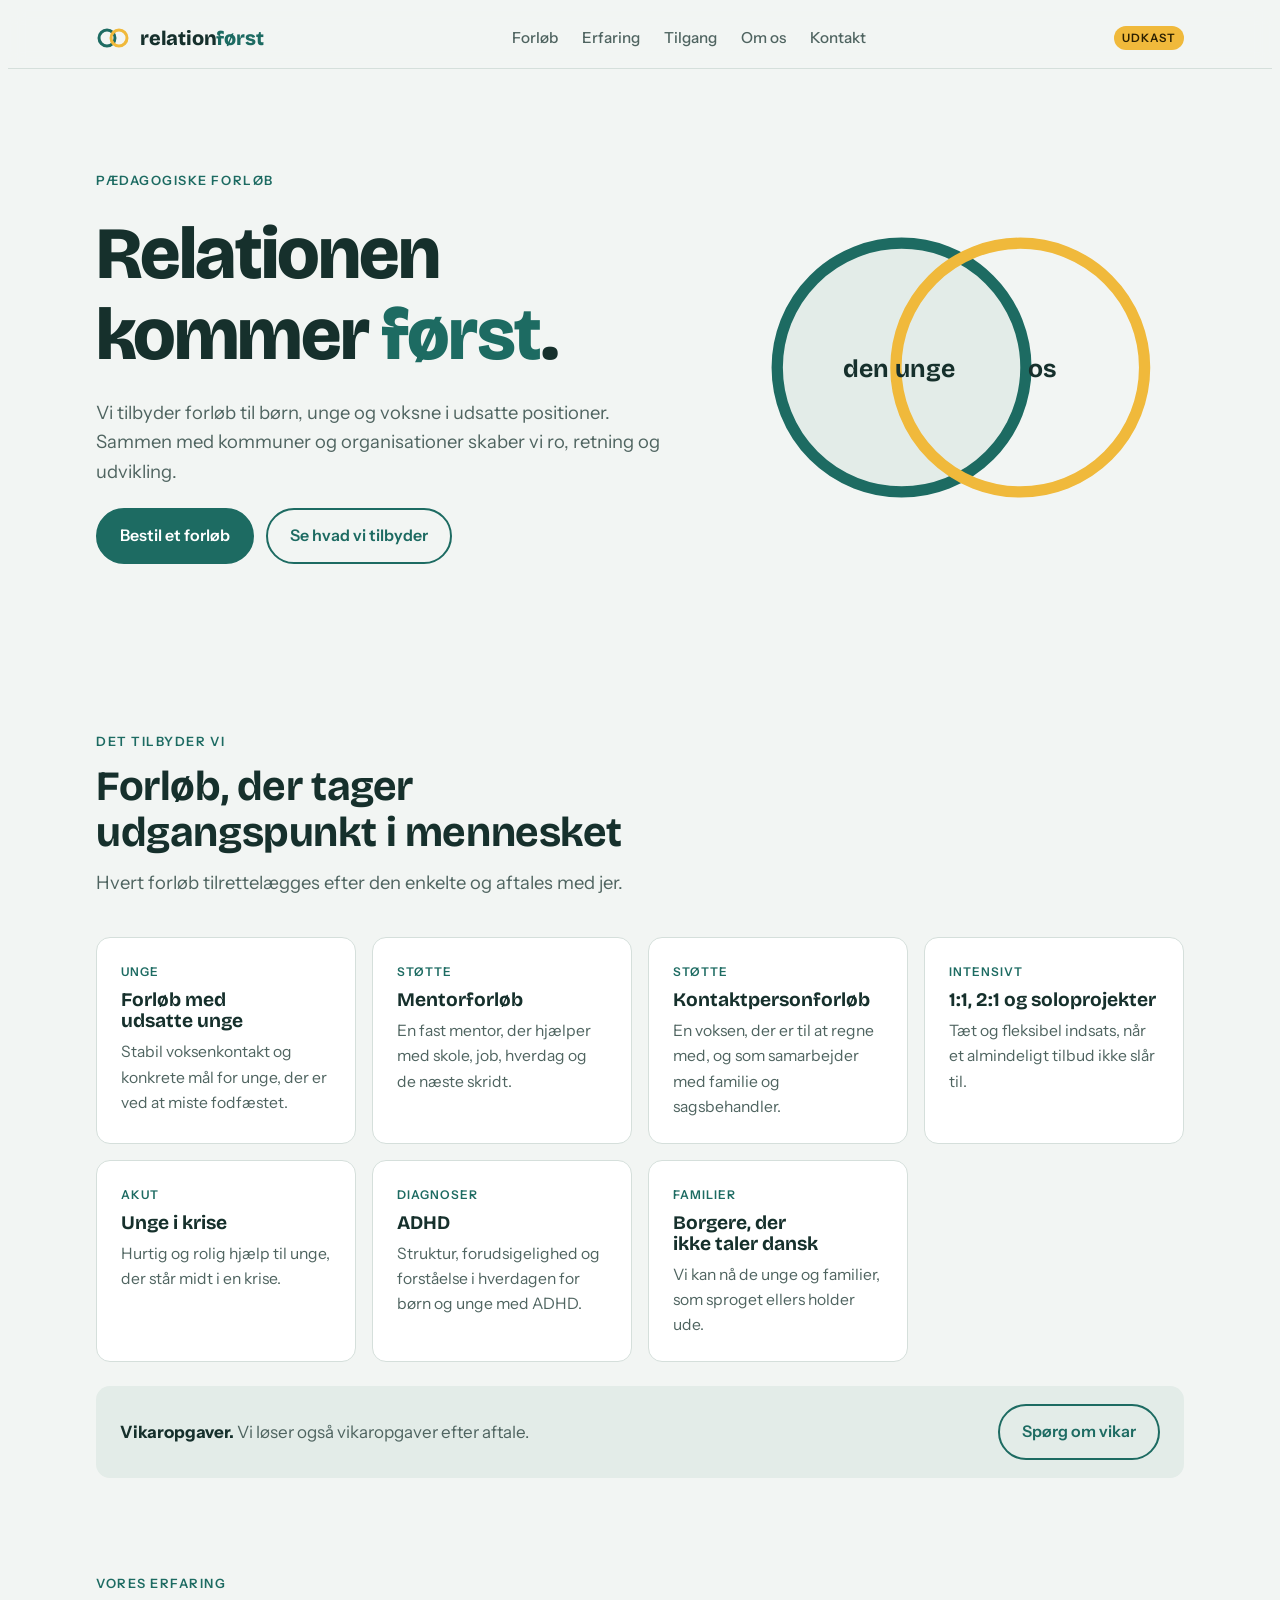
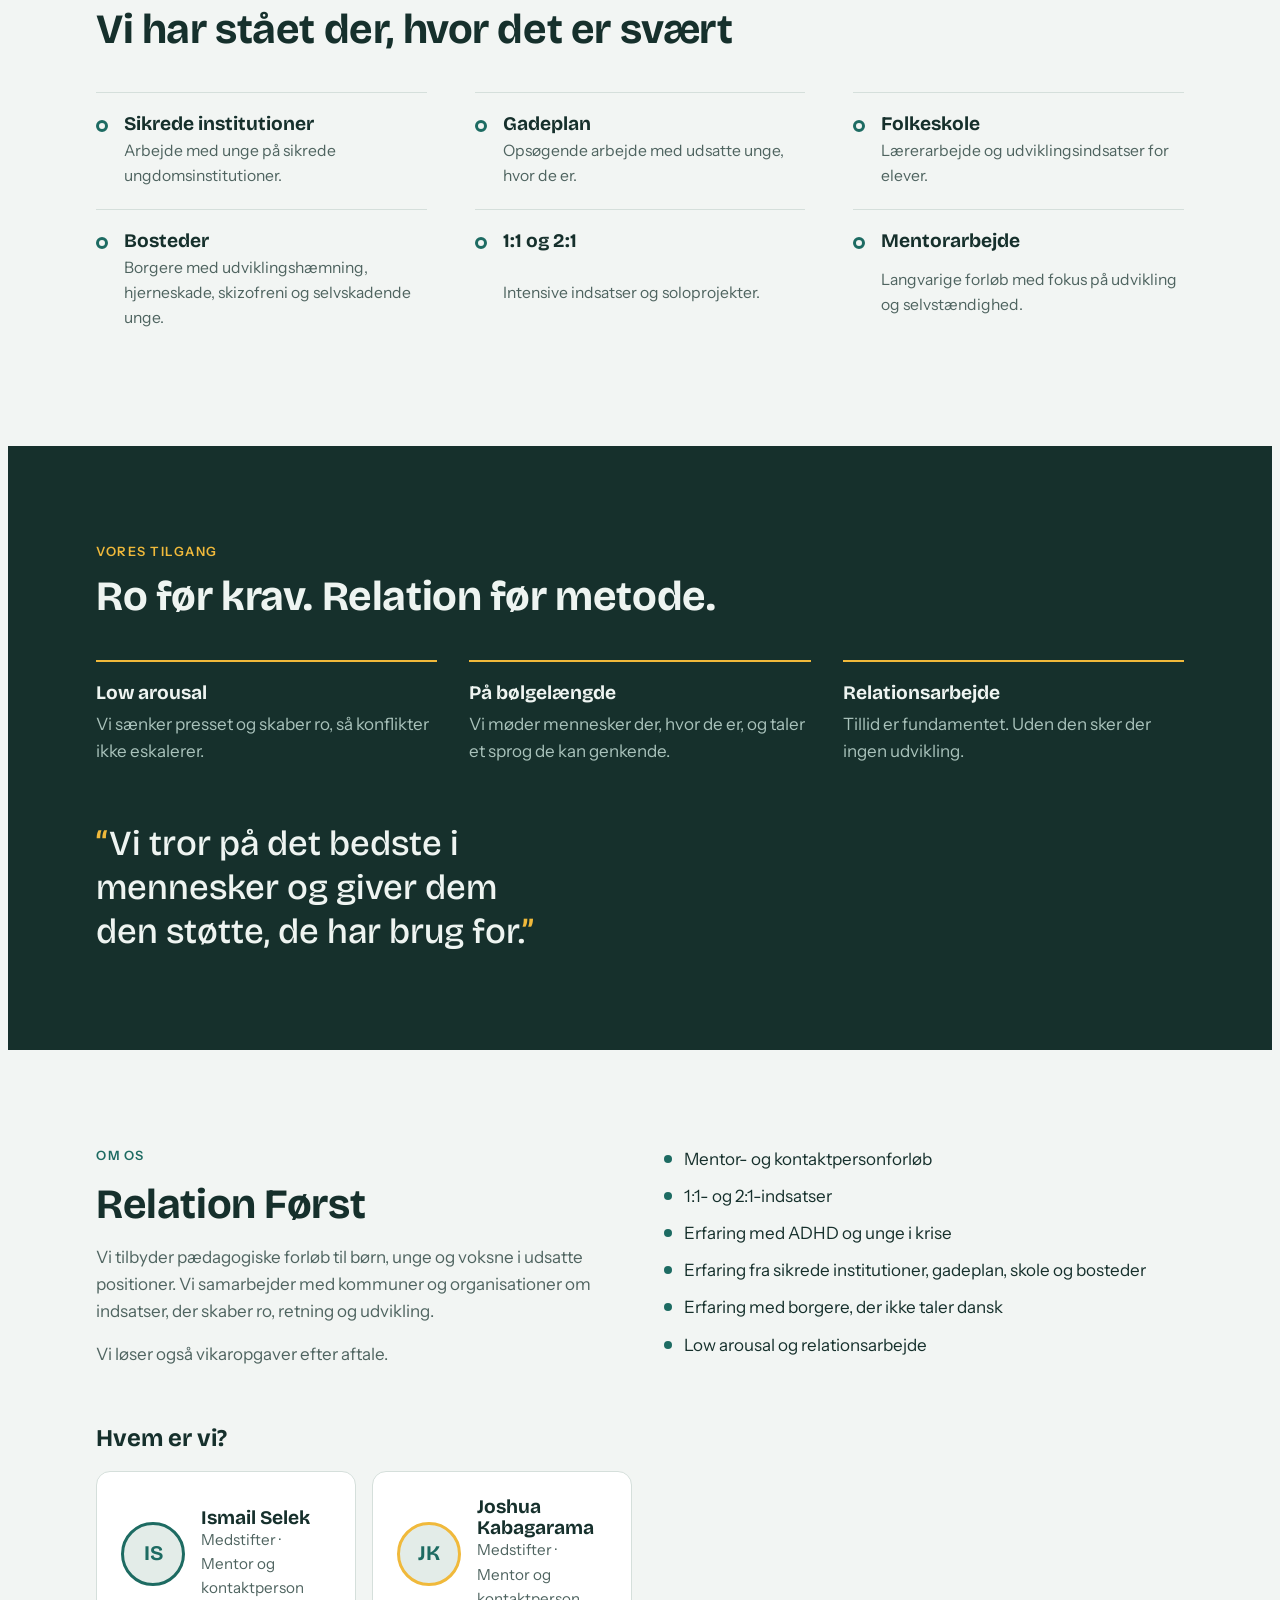
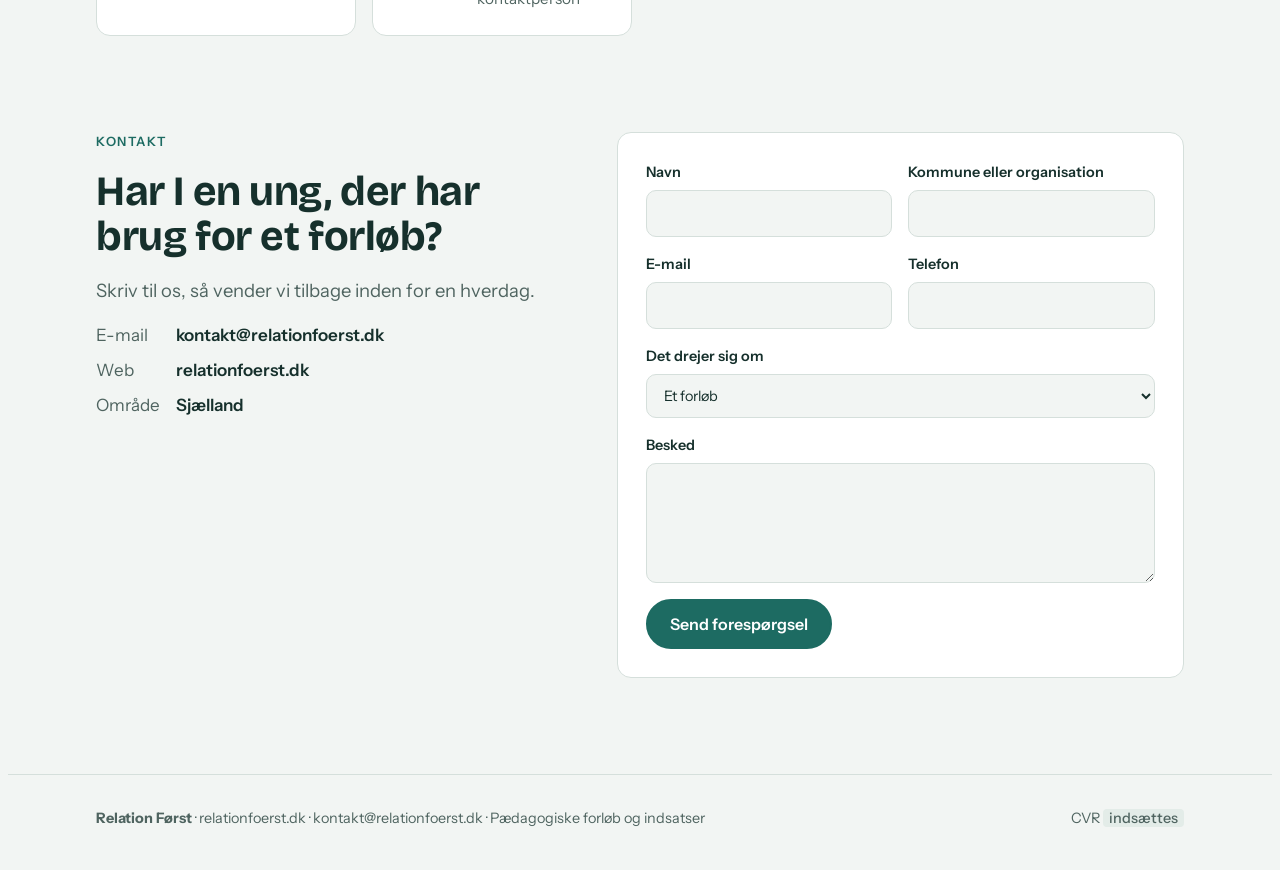
==== index.html @ f6ad7f42 "Fjern telefonnummer fra kontaktoplysninger Co-Authored-By: Claude Opus 5.5 <noreply@anthropic.com> C" ====
<!doctype html>
<html lang="da">
<head>
<meta charset="utf-8">
<meta name="viewport" content="width=device-width, initial-scale=1, viewport-fit=cover">
<meta name="description" content="Relation Først tilbyder pædagogiske forløb til børn, unge og voksne i udsatte positioner.">
<title>Relation Først</title>
<link rel="preconnect" href="https://fonts.googleapis.com">
<link rel="preconnect" href="https://fonts.gstatic.com" crossorigin>
<link rel="stylesheet" href="https://fonts.googleapis.com/css2?family=Bricolage+Grotesque:opsz,wght@12..96,500;12..96,700;12..96,800&family=Instrument+Sans:wght@400;500;600&display=swap">
<style>
/* Layout: one calm column, a dark "tilgang" band in the middle, two linked circles as the recurring relation motif */
:root{
  --bg:#f2f5f3;
  --surface:#ffffff;
  --ink:#16302c;
  --muted:#4f6460;
  --line:#d5dfdb;
  --primary:#1d6b62;
  --primary-ink:#ffffff;
  --sun:#f0b93b;
  --band:#16302c;
  --band-ink:#eef4f1;
  --band-muted:#a9c2bb;
  --soft:#e3ece8;
  --display:"Bricolage Grotesque", "Segoe UI", system-ui, sans-serif;
  --body:"Instrument Sans", "Segoe UI", system-ui, -apple-system, sans-serif;
}
@media (prefers-color-scheme: dark){:root:not([data-theme="light"]){
  --bg:#0f1c1a;--surface:#162825;--ink:#e6efec;--muted:#9fb4ae;--line:#2a403c;
  --primary:#4fb3a5;--primary-ink:#0b1715;--sun:#f0b93b;--band:#0a1412;--band-ink:#e6efec;--band-muted:#93aba4;--soft:#1c312d;
  color-scheme:dark}}
:root[data-theme="dark"]{
  --bg:#0f1c1a;--surface:#162825;--ink:#e6efec;--muted:#9fb4ae;--line:#2a403c;
  --primary:#4fb3a5;--primary-ink:#0b1715;--sun:#f0b93b;--band:#0a1412;--band-ink:#e6efec;--band-muted:#93aba4;--soft:#1c312d;
  color-scheme:dark}

*{box-sizing:border-box}
html{scroll-behavior:smooth}
@media (prefers-reduced-motion:reduce){html{scroll-behavior:auto}}
body{background:var(--bg);color:var(--ink);font-family:var(--body);font-size:17px;line-height:1.6}
body::before{content:"";position:fixed;inset:0 0 auto;height:env(safe-area-inset-top,0px);z-index:10;background:var(--bg)}
.wrap{max-width:1120px;margin-inline:auto;padding-left:max(16px,env(safe-area-inset-left,0px));padding-right:max(16px,env(safe-area-inset-right,0px))}
h1,h2,h3{font-family:var(--display);line-height:1.1;text-wrap:balance;margin:0}
h2{font-size:clamp(1.8rem,3.6vw,2.6rem);font-weight:700;letter-spacing:-.01em}
h3{font-size:1.2rem;font-weight:700}
p{margin:0}
a{color:inherit}
:focus-visible{outline:3px solid var(--sun);outline-offset:3px;border-radius:4px}
.eyebrow{font-size:.8rem;font-weight:600;letter-spacing:.12em;text-transform:uppercase;color:var(--primary)}
.lead{font-size:1.15rem;color:var(--muted);max-width:60ch}
section{padding-block:clamp(56px,8vw,96px)}
.sec-head{display:grid;gap:12px;margin-bottom:40px;max-width:720px}

/* header */
header{position:sticky;top:env(safe-area-inset-top,0px);z-index:5;background:color-mix(in srgb,var(--bg) 92%,transparent);backdrop-filter:blur(8px);border-bottom:1px solid var(--line)}
.nav{display:flex;align-items:center;justify-content:space-between;gap:16px;padding-block:14px}
.logo{display:flex;align-items:center;gap:10px;text-decoration:none;font-family:var(--display);font-weight:800;font-size:1.25rem;letter-spacing:-.01em}
.logo svg{flex:none}
.logo b{color:var(--primary);font-weight:800}
.nav ul{display:flex;gap:24px;list-style:none;margin:0;padding:0;font-weight:500;font-size:.95rem}
.nav ul a{text-decoration:none;color:var(--muted)}
.nav ul a:hover{color:var(--ink)}
.draft{font-size:.72rem;font-weight:600;letter-spacing:.08em;text-transform:uppercase;padding:3px 8px;border-radius:999px;background:var(--sun);color:#2a1f00}
@media (max-width:820px){.nav ul{display:none}}

.btn{display:inline-flex;align-items:center;gap:8px;padding:13px 22px;border-radius:999px;font-weight:600;text-decoration:none;border:2px solid var(--primary);font-size:1rem;cursor:pointer;font-family:var(--body)}
.btn.primary{background:var(--primary);color:var(--primary-ink)}
.btn.ghost{background:transparent;color:var(--primary)}
.btn:hover{filter:brightness(1.08)}

/* hero */
.hero{padding-block:clamp(48px,8vw,104px) clamp(40px,6vw,72px)}
.hero-grid{display:grid;grid-template-columns:1.3fr 1fr;gap:48px;align-items:center}
.hero h1{font-size:clamp(2.6rem,6.4vw,4.6rem);font-weight:800;letter-spacing:-.025em}
.hero h1 em{font-style:normal;color:var(--primary)}
.hero-copy{display:grid;gap:22px;min-width:0}
.cta{display:flex;flex-wrap:wrap;gap:12px}
.hero-art{position:relative;max-width:100%}
.hero-art svg{width:100%;height:auto;display:block}
@media (max-width:820px){.hero-grid{grid-template-columns:1fr}.hero-art{max-width:340px}}

/* forløb */
.cards{display:grid;grid-template-columns:repeat(auto-fill,minmax(250px,1fr));gap:16px}
.card{background:var(--surface);border:1px solid var(--line);border-radius:14px;padding:24px;display:grid;gap:8px;align-content:start}
.card p{color:var(--muted);font-size:.98rem}
.card .tag{font-size:.75rem;font-weight:600;letter-spacing:.08em;text-transform:uppercase;color:var(--primary)}
.vikar{margin-top:24px;display:flex;flex-wrap:wrap;gap:12px 24px;align-items:center;justify-content:space-between;padding:18px 24px;border-radius:14px;background:var(--soft)}
.vikar p{color:var(--muted)}
.vikar strong{color:var(--ink)}

/* erfaring */
.exp{display:grid;grid-template-columns:repeat(auto-fill,minmax(300px,1fr));gap:0 48px}
.exp-item{display:grid;grid-template-columns:auto 1fr;gap:4px 16px;padding-block:20px;border-top:1px solid var(--line)}
.exp-item .dot{width:12px;height:12px;border-radius:50%;border:3px solid var(--primary);margin-top:7px;grid-row:span 2}
.exp-item p{color:var(--muted);font-size:.98rem}

/* tilgang */
.band{background:var(--band);color:var(--band-ink)}
.band .eyebrow{color:var(--sun)}
.band .lead{color:var(--band-muted)}
.approach{display:grid;grid-template-columns:repeat(3,1fr);gap:32px}
.approach div{display:grid;gap:8px;padding-top:20px;border-top:2px solid var(--sun)}
.approach p{color:var(--band-muted)}
@media (max-width:820px){.approach{grid-template-columns:1fr}}
blockquote{margin:56px 0 0;font-family:var(--display);font-weight:500;font-size:clamp(1.5rem,3.2vw,2.2rem);line-height:1.25;max-width:24ch;text-wrap:balance}
blockquote::before{content:"“";color:var(--sun)}
blockquote::after{content:"”";color:var(--sun)}

/* om os */
.about{display:grid;grid-template-columns:1fr 1fr;gap:48px;align-items:start}
.about ul{margin:0;padding:0;list-style:none;display:grid;gap:10px}
.about li{display:flex;gap:12px;align-items:baseline}
.about li::before{content:"";flex:none;width:8px;height:8px;border-radius:50%;background:var(--primary);transform:translateY(-2px)}
.about-text{display:grid;gap:16px;min-width:0}
.about-text p{color:var(--muted)}
@media (max-width:820px){.about{grid-template-columns:1fr}}
.team{margin-top:56px;display:grid;gap:20px}
.team-grid{display:grid;grid-template-columns:repeat(auto-fill,minmax(240px,1fr));gap:16px}
.person{background:var(--surface);border:1px solid var(--line);border-radius:14px;padding:24px;display:flex;gap:16px;align-items:center}
.avatar{flex:none;width:64px;height:64px;border-radius:50%;display:grid;place-items:center;font-family:var(--display);font-weight:700;font-size:1.3rem;background:var(--soft);color:var(--primary);border:3px solid var(--primary)}
.person:nth-child(2) .avatar{border-color:var(--sun)}
.person p{color:var(--muted);font-size:.95rem}

/* kontakt */
.contact{display:grid;grid-template-columns:1fr 1.2fr;gap:48px}
.contact-info{display:grid;gap:16px;align-content:start}
.contact-info dl{display:grid;grid-template-columns:auto 1fr;gap:8px 16px;margin:0}
.contact-info dt{color:var(--muted)}
.contact-info dd{margin:0;font-weight:600}
.ph{background:var(--soft);padding:0 6px;border-radius:4px;font-weight:500;color:var(--muted)}
form{background:var(--surface);border:1px solid var(--line);border-radius:14px;padding:28px;display:grid;gap:16px}
.row{display:grid;grid-template-columns:1fr 1fr;gap:16px}
label{display:grid;gap:6px;font-size:.9rem;font-weight:600}
input,select,textarea{font:inherit;font-weight:400;padding:11px 13px;border-radius:10px;border:1px solid var(--line);background:var(--bg);color:var(--ink);width:100%}
textarea{min-height:120px;resize:vertical}
.form-note{font-size:.9rem;color:var(--muted)}
.sent{padding:12px 14px;border-radius:10px;background:var(--soft);font-size:.95rem}
@media (max-width:820px){.contact{grid-template-columns:1fr}}
@media (max-width:520px){.row{grid-template-columns:1fr}}

footer{border-top:1px solid var(--line);padding-block:32px;color:var(--muted);font-size:.9rem}
footer .wrap{display:flex;flex-wrap:wrap;gap:12px 32px;justify-content:space-between}
</style>
</head>
<body>

<header>
  <div class="wrap nav">
    <a class="logo" href="#top" aria-label="Relation Først, til toppen">
      <svg width="34" height="22" viewBox="0 0 34 22" aria-hidden="true"><circle cx="11" cy="11" r="8" fill="none" stroke="var(--primary)" stroke-width="3"/><circle cx="23" cy="11" r="8" fill="none" stroke="var(--sun)" stroke-width="3"/></svg>
      <span>relation<b>først</b></span>
    </a>
    <ul>
      <li><a href="#forloeb">Forløb</a></li>
      <li><a href="#erfaring">Erfaring</a></li>
      <li><a href="#tilgang">Tilgang</a></li>
      <li><a href="#om-os">Om os</a></li>
      <li><a href="#kontakt">Kontakt</a></li>
    </ul>
    <span class="draft">Udkast</span>
  </div>
</header>

<main id="top">
  <section class="hero">
    <div class="wrap hero-grid">
      <div class="hero-copy">
        <span class="eyebrow">Pædagogiske forløb</span>
        <h1>Relationen kommer <em>først</em>.</h1>
        <p class="lead">Vi tilbyder forløb til børn, unge og voksne i udsatte positioner. Sammen med kommuner og organisationer skaber vi ro, retning og udvikling.</p>
        <div class="cta">
          <a class="btn primary" href="#kontakt">Bestil et forløb</a>
          <a class="btn ghost" href="#forloeb">Se hvad vi tilbyder</a>
        </div>
      </div>
      <div class="hero-art" aria-hidden="true">
        <svg viewBox="0 0 400 300">
          <circle cx="150" cy="150" r="110" fill="var(--soft)"/>
          <circle cx="150" cy="150" r="110" fill="none" stroke="var(--primary)" stroke-width="10"/>
          <circle cx="255" cy="150" r="110" fill="none" stroke="var(--sun)" stroke-width="10"/>
          <text x="98" y="158" font-family="Bricolage Grotesque, sans-serif" font-weight="700" font-size="22" fill="var(--ink)">den unge</text>
          <text x="262" y="158" font-family="Bricolage Grotesque, sans-serif" font-weight="700" font-size="22" fill="var(--ink)">os</text>
        </svg>
      </div>
    </div>
  </section>

  <section id="forloeb">
    <div class="wrap">
      <div class="sec-head">
        <span class="eyebrow">Det tilbyder vi</span>
        <h2>Forløb, der tager udgangspunkt i mennesket</h2>
        <p class="lead">Hvert forløb tilrettelægges efter den enkelte og aftales med jer.</p>
      </div>
      <div class="cards">
        <article class="card"><span class="tag">Unge</span><h3>Forløb med udsatte unge</h3><p>Stabil voksenkontakt og konkrete mål for unge, der er ved at miste fodfæstet.</p></article>
        <article class="card"><span class="tag">Støtte</span><h3>Mentorforløb</h3><p>En fast mentor, der hjælper med skole, job, hverdag og de næste skridt.</p></article>
        <article class="card"><span class="tag">Støtte</span><h3>Kontaktpersonforløb</h3><p>En voksen, der er til at regne med, og som samarbejder med familie og sagsbehandler.</p></article>
        <article class="card"><span class="tag">Intensivt</span><h3>1:1, 2:1 og soloprojekter</h3><p>Tæt og fleksibel indsats, når et almindeligt tilbud ikke slår til.</p></article>
        <article class="card"><span class="tag">Akut</span><h3>Unge i krise</h3><p>Hurtig og rolig hjælp til unge, der står midt i en krise.</p></article>
        <article class="card"><span class="tag">Diagnoser</span><h3>ADHD</h3><p>Struktur, forudsigelighed og forståelse i hverdagen for børn og unge med ADHD.</p></article>
        <article class="card"><span class="tag">Familier</span><h3>Borgere, der ikke taler dansk</h3><p>Vi kan nå de unge og familier, som sproget ellers holder ude.</p></article>
      </div>
      <div class="vikar">
        <p><strong>Vikaropgaver.</strong> Vi løser også vikaropgaver efter aftale.</p>
        <a class="btn ghost" href="#kontakt">Spørg om vikar</a>
      </div>
    </div>
  </section>

  <section id="erfaring" style="padding-top:0">
    <div class="wrap">
      <div class="sec-head">
        <span class="eyebrow">Vores erfaring</span>
        <h2>Vi har stået der, hvor det er svært</h2>
      </div>
      <div class="exp">
        <div class="exp-item"><span class="dot"></span><h3>Sikrede institutioner</h3><p>Arbejde med unge på sikrede ungdomsinstitutioner.</p></div>
        <div class="exp-item"><span class="dot"></span><h3>Gadeplan</h3><p>Opsøgende arbejde med udsatte unge, hvor de er.</p></div>
        <div class="exp-item"><span class="dot"></span><h3>Folkeskole</h3><p>Lærerarbejde og udviklingsindsatser for elever.</p></div>
        <div class="exp-item"><span class="dot"></span><h3>Bosteder</h3><p>Borgere med udviklingshæmning, hjerneskade, skizofreni og selvskadende unge.</p></div>
        <div class="exp-item"><span class="dot"></span><h3>1:1 og 2:1</h3><p>Intensive indsatser og soloprojekter.</p></div>
        <div class="exp-item"><span class="dot"></span><h3>Mentorarbejde</h3><p>Langvarige forløb med fokus på udvikling og selvstændighed.</p></div>
      </div>
    </div>
  </section>

  <section id="tilgang" class="band">
    <div class="wrap">
      <div class="sec-head">
        <span class="eyebrow">Vores tilgang</span>
        <h2>Ro før krav. Relation før metode.</h2>
      </div>
      <div class="approach">
        <div><h3>Low arousal</h3><p>Vi sænker presset og skaber ro, så konflikter ikke eskalerer.</p></div>
        <div><h3>På bølgelængde</h3><p>Vi møder mennesker der, hvor de er, og taler et sprog de kan genkende.</p></div>
        <div><h3>Relationsarbejde</h3><p>Tillid er fundamentet. Uden den sker der ingen udvikling.</p></div>
      </div>
      <blockquote>Vi tror på det bedste i mennesker og giver dem den støtte, de har brug for.</blockquote>
    </div>
  </section>

  <section id="om-os">
    <div class="wrap about">
      <div class="about-text">
        <span class="eyebrow">Om os</span>
        <h2>Relation Først</h2>
        <p>Vi tilbyder pædagogiske forløb til børn, unge og voksne i udsatte positioner. Vi samarbejder med kommuner og organisationer om indsatser, der skaber ro, retning og udvikling.</p>
        <p>Vi løser også vikaropgaver efter aftale.</p>
      </div>
      <ul>
        <li>Mentor- og kontaktpersonforløb</li>
        <li>1:1- og 2:1-indsatser</li>
        <li>Erfaring med ADHD og unge i krise</li>
        <li>Erfaring fra sikrede institutioner, gadeplan, skole og bosteder</li>
        <li>Erfaring med borgere, der ikke taler dansk</li>
        <li>Low arousal og relationsarbejde</li>
      </ul>
    </div>
    <div class="wrap team">
      <h3 style="font-size:1.5rem">Hvem er vi?</h3>
      <div class="team-grid">
        <div class="person"><span class="avatar" aria-hidden="true">IS</span><div><h3>Ismail Selek</h3><p>Medstifter · Mentor og kontaktperson</p></div></div>
        <div class="person"><span class="avatar" aria-hidden="true">JK</span><div><h3>Joshua Kabagarama</h3><p>Medstifter · Mentor og kontaktperson</p></div></div>
      </div>
    </div>
  </section>

  <section id="kontakt" style="padding-top:0">
    <div class="wrap contact">
      <div class="contact-info">
        <span class="eyebrow">Kontakt</span>
        <h2>Har I en ung, der har brug for et forløb?</h2>
        <p class="lead">Skriv til os, så vender vi tilbage inden for en hverdag.</p>
        <dl>
          <dt>E-mail</dt><dd>kontakt@relationfoerst.dk</dd>
          <dt>Web</dt><dd>relationfoerst.dk</dd>
          <dt>Område</dt><dd>Sjælland</dd>
        </dl>
      </div>
      <form id="kontaktform">
        <input type="text" name="_honey" tabindex="-1" autocomplete="off" aria-hidden="true" style="position:absolute;left:-9999px">
        <div class="row">
          <label for="navn">Navn<input id="navn" name="navn" autocomplete="name" required></label>
          <label for="org">Kommune eller organisation<input id="org" name="org" autocomplete="organization"></label>
        </div>
        <div class="row">
          <label for="mail">E-mail<input id="mail" name="email" type="email" autocomplete="email" required></label>
          <label for="tlf">Telefon<input id="tlf" name="tlf" type="tel" autocomplete="tel"></label>
        </div>
        <label for="emne">Det drejer sig om
          <select id="emne" name="emne">
            <option>Et forløb</option>
            <option>Mentor eller kontaktperson</option>
            <option>Akut hjælp</option>
            <option>Vikaropgave</option>
            <option>Andet</option>
          </select>
        </label>
        <label for="besked">Besked<textarea id="besked" name="besked" required></textarea></label>
        <button class="btn primary" id="sendknap" type="submit" style="justify-self:start">Send forespørgsel</button>
        <p class="sent" id="sent" hidden role="status"></p>
      </form>
    </div>
  </section>
</main>

<footer>
  <div class="wrap">
    <span><strong>Relation Først</strong> · relationfoerst.dk · kontakt@relationfoerst.dk · Pædagogiske forløb og indsatser</span>
    <span>CVR <span class="ph">indsættes</span></span>
  </div>
</footer>

<script>
(function(){
  var form = document.getElementById('kontaktform');
  var knap = document.getElementById('sendknap');
  var status = document.getElementById('sent');
  form.addEventListener('submit', function(e){
    e.preventDefault();
    if (form._honey.value) return;
    var data = {};
    new FormData(form).forEach(function(v, k){ if (k !== '_honey') data[k] = v; });
    data._subject = 'Ny henvendelse fra relationfoerst.dk: ' + (data.emne || '');
    data._template = 'table';
    data._replyto = data.email;
    knap.disabled = true; knap.textContent = 'Sender…';
    fetch('https://formsubmit.co/ajax/kontakt@relationfoerst.dk', {
      method: 'POST',
      headers: {'Content-Type': 'application/json', 'Accept': 'application/json'},
      body: JSON.stringify(data)
    }).then(function(r){ return r.json(); }).then(function(res){
      if (res.success === 'true' || res.success === true) {
        form.reset();
        status.textContent = 'Tak for din henvendelse. Vi vender tilbage inden for en hverdag.';
      } else { throw new Error(res.message || 'fejl'); }
    }).catch(function(){
      status.textContent = 'Beskeden kunne ikke sendes. Skriv i stedet til kontakt@relationfoerst.dk.';
    }).finally(function(){
      status.hidden = false; knap.disabled = false; knap.textContent = 'Send forespørgsel';
    });
  });
})();
</script>

</body>
</html>
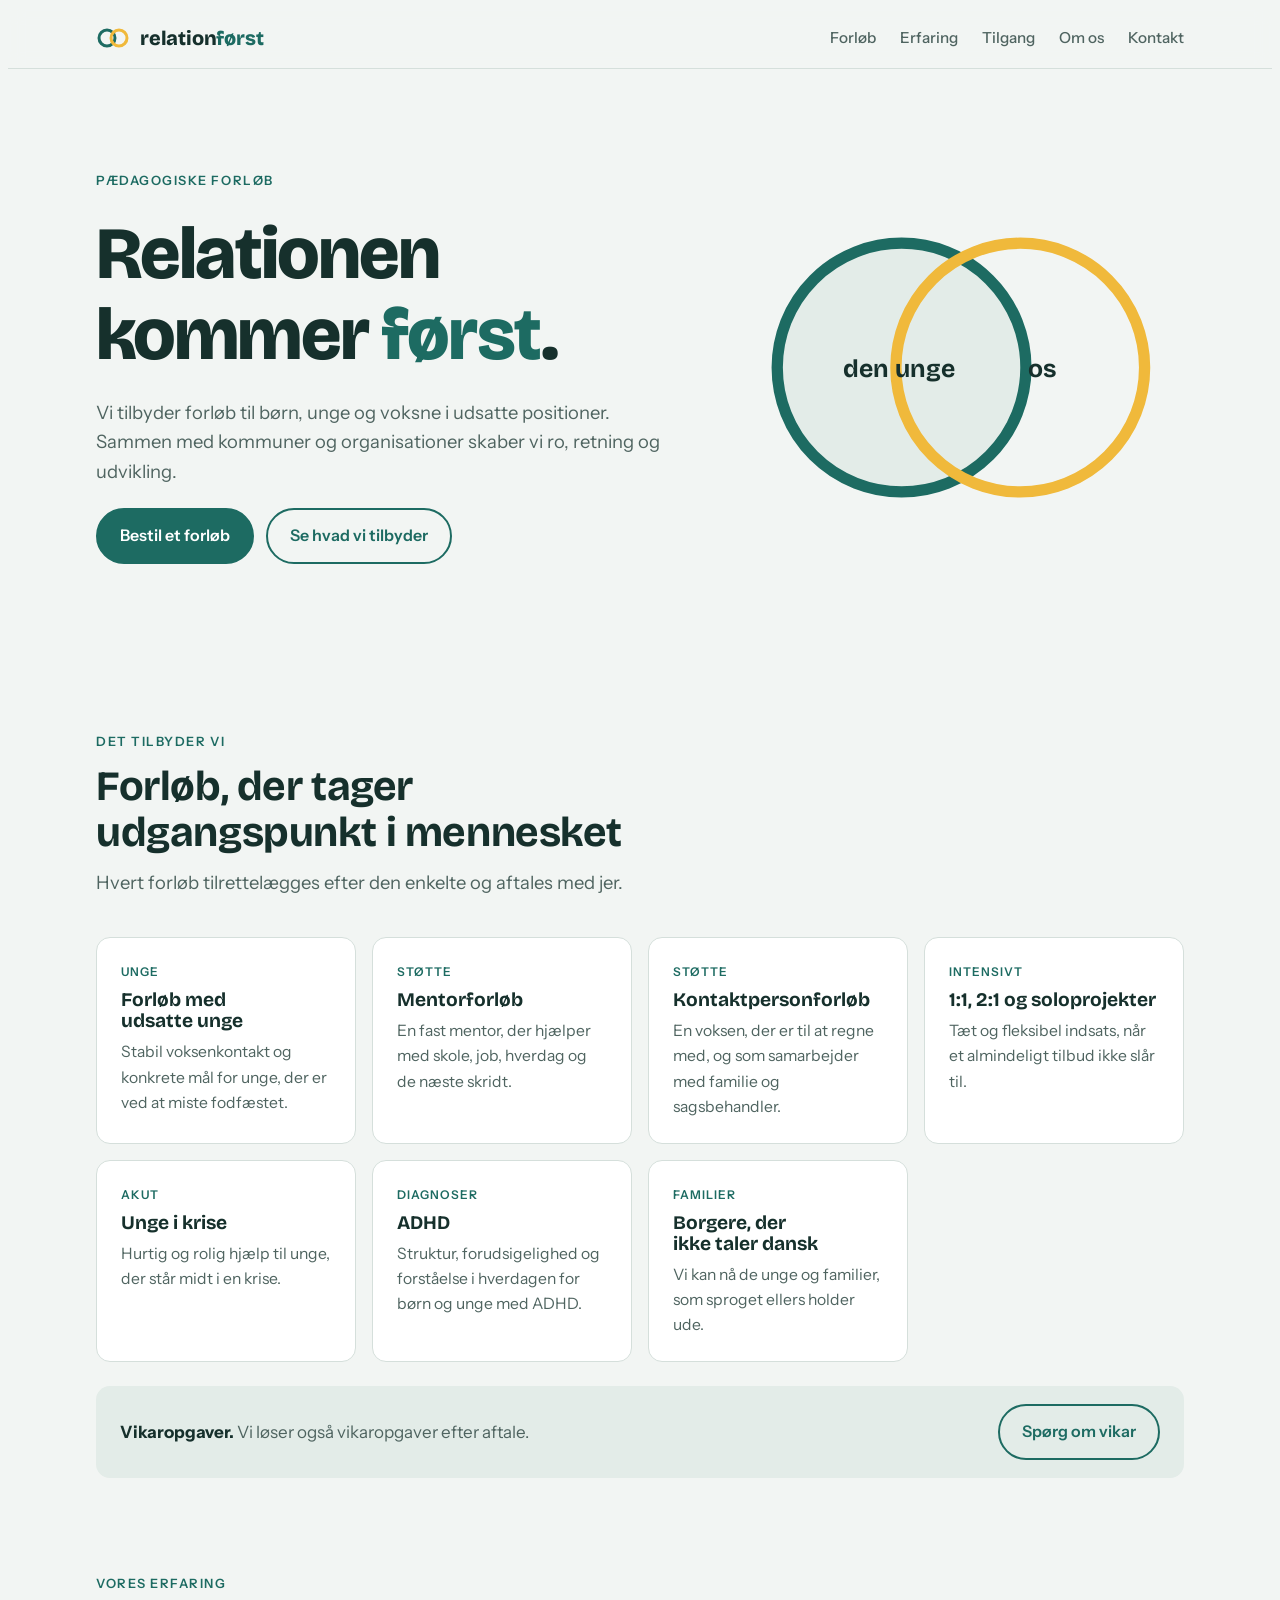
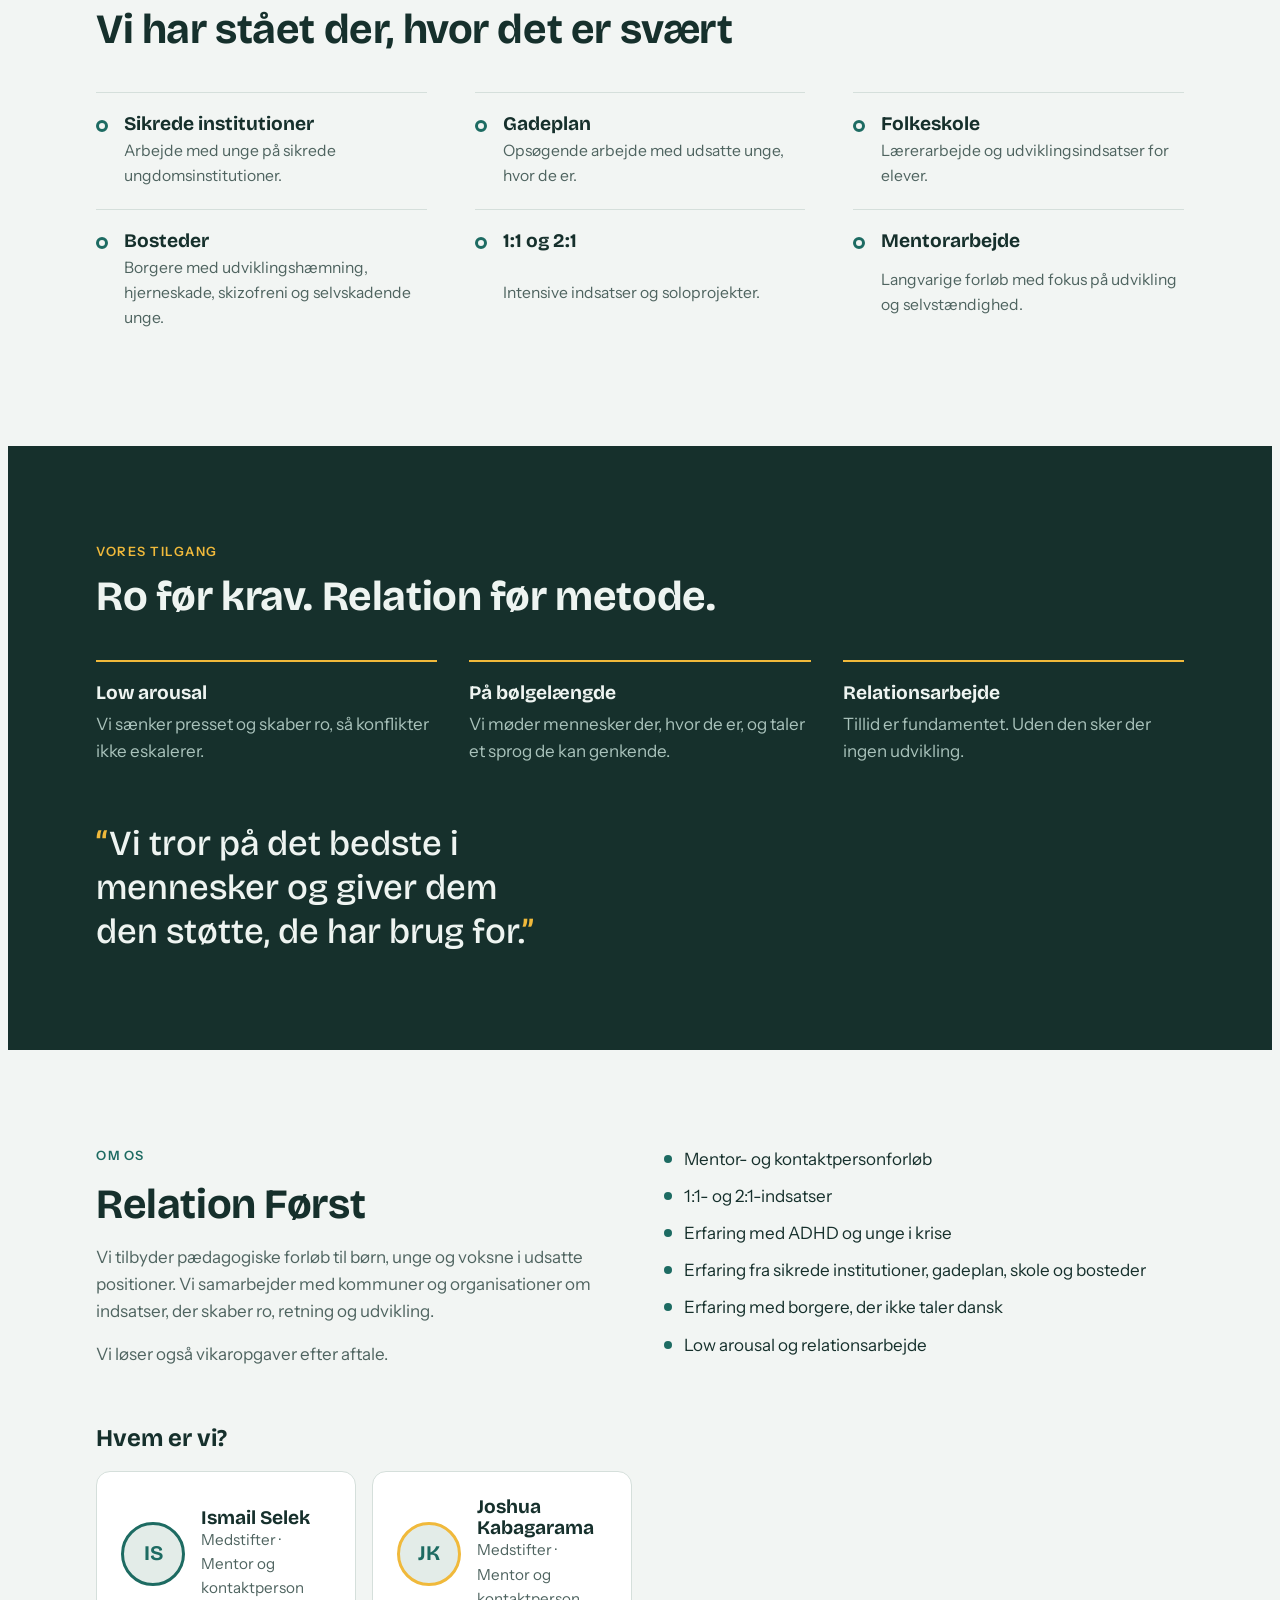
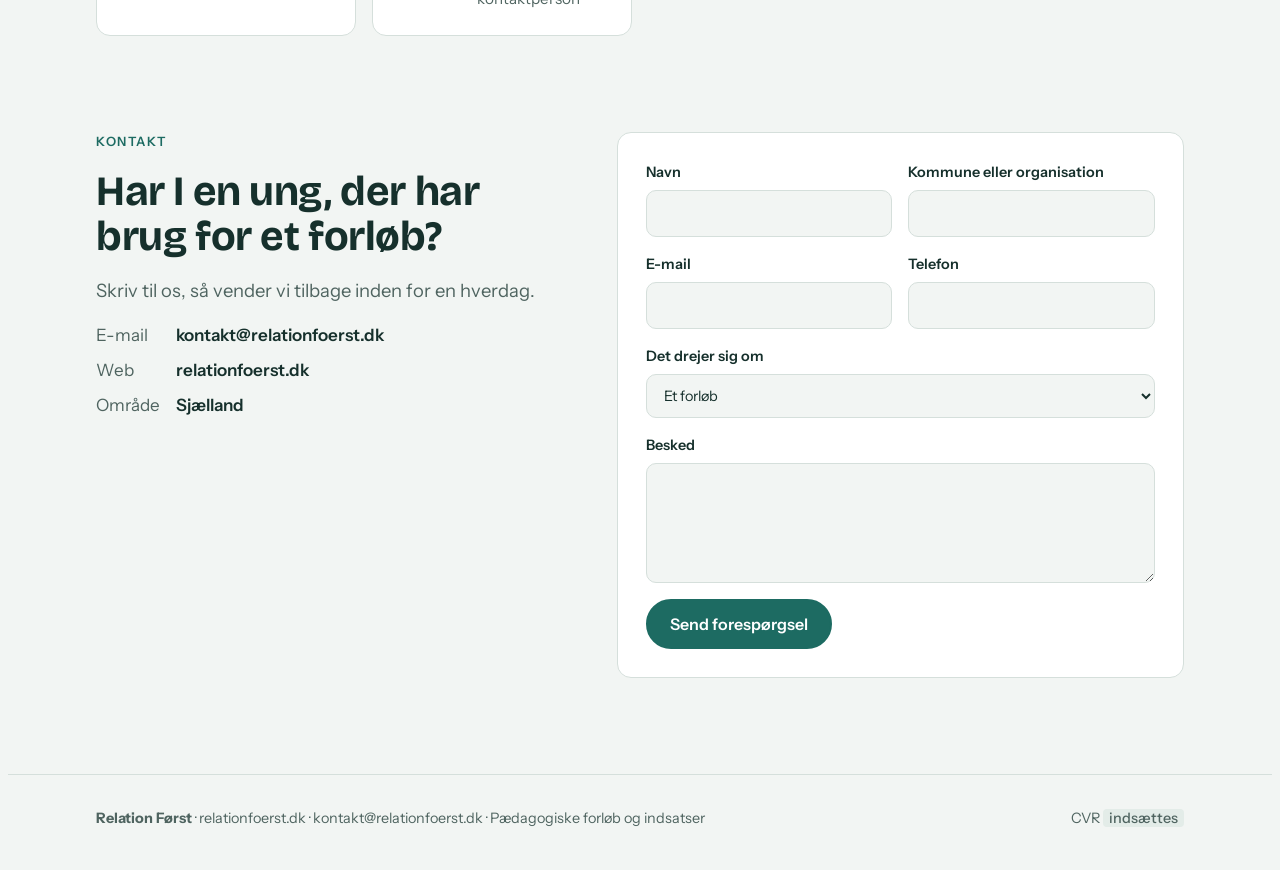
==== commit 8b82cff7: "Fjern udkast-mærket Co-Authored-By: Claude Opus 5.5 <noreply@anthropic.com> Claude-Session: https://" ====
--- a/index.html
+++ b/index.html
@@ -158,7 +158,6 @@
       <li><a href="#om-os">Om os</a></li>
       <li><a href="#kontakt">Kontakt</a></li>
     </ul>
-    <span class="draft">Udkast</span>
   </div>
 </header>
 
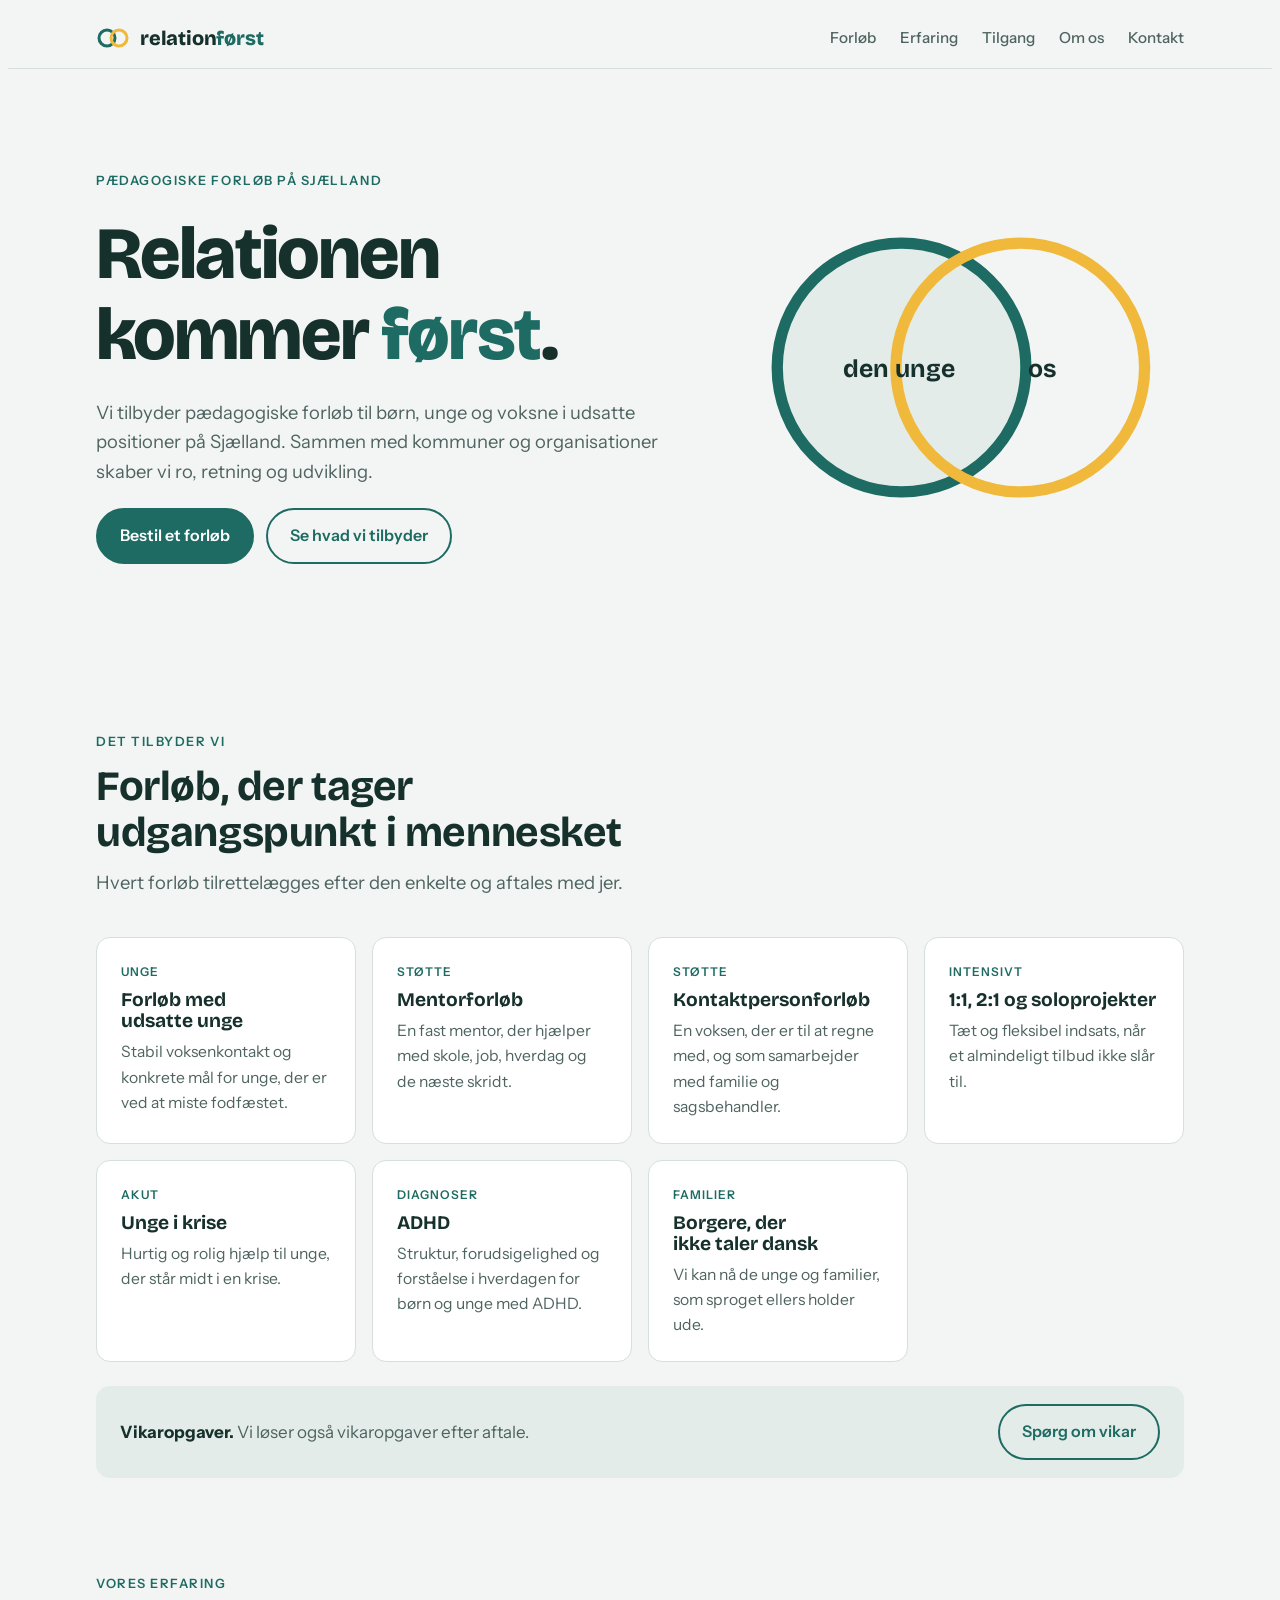
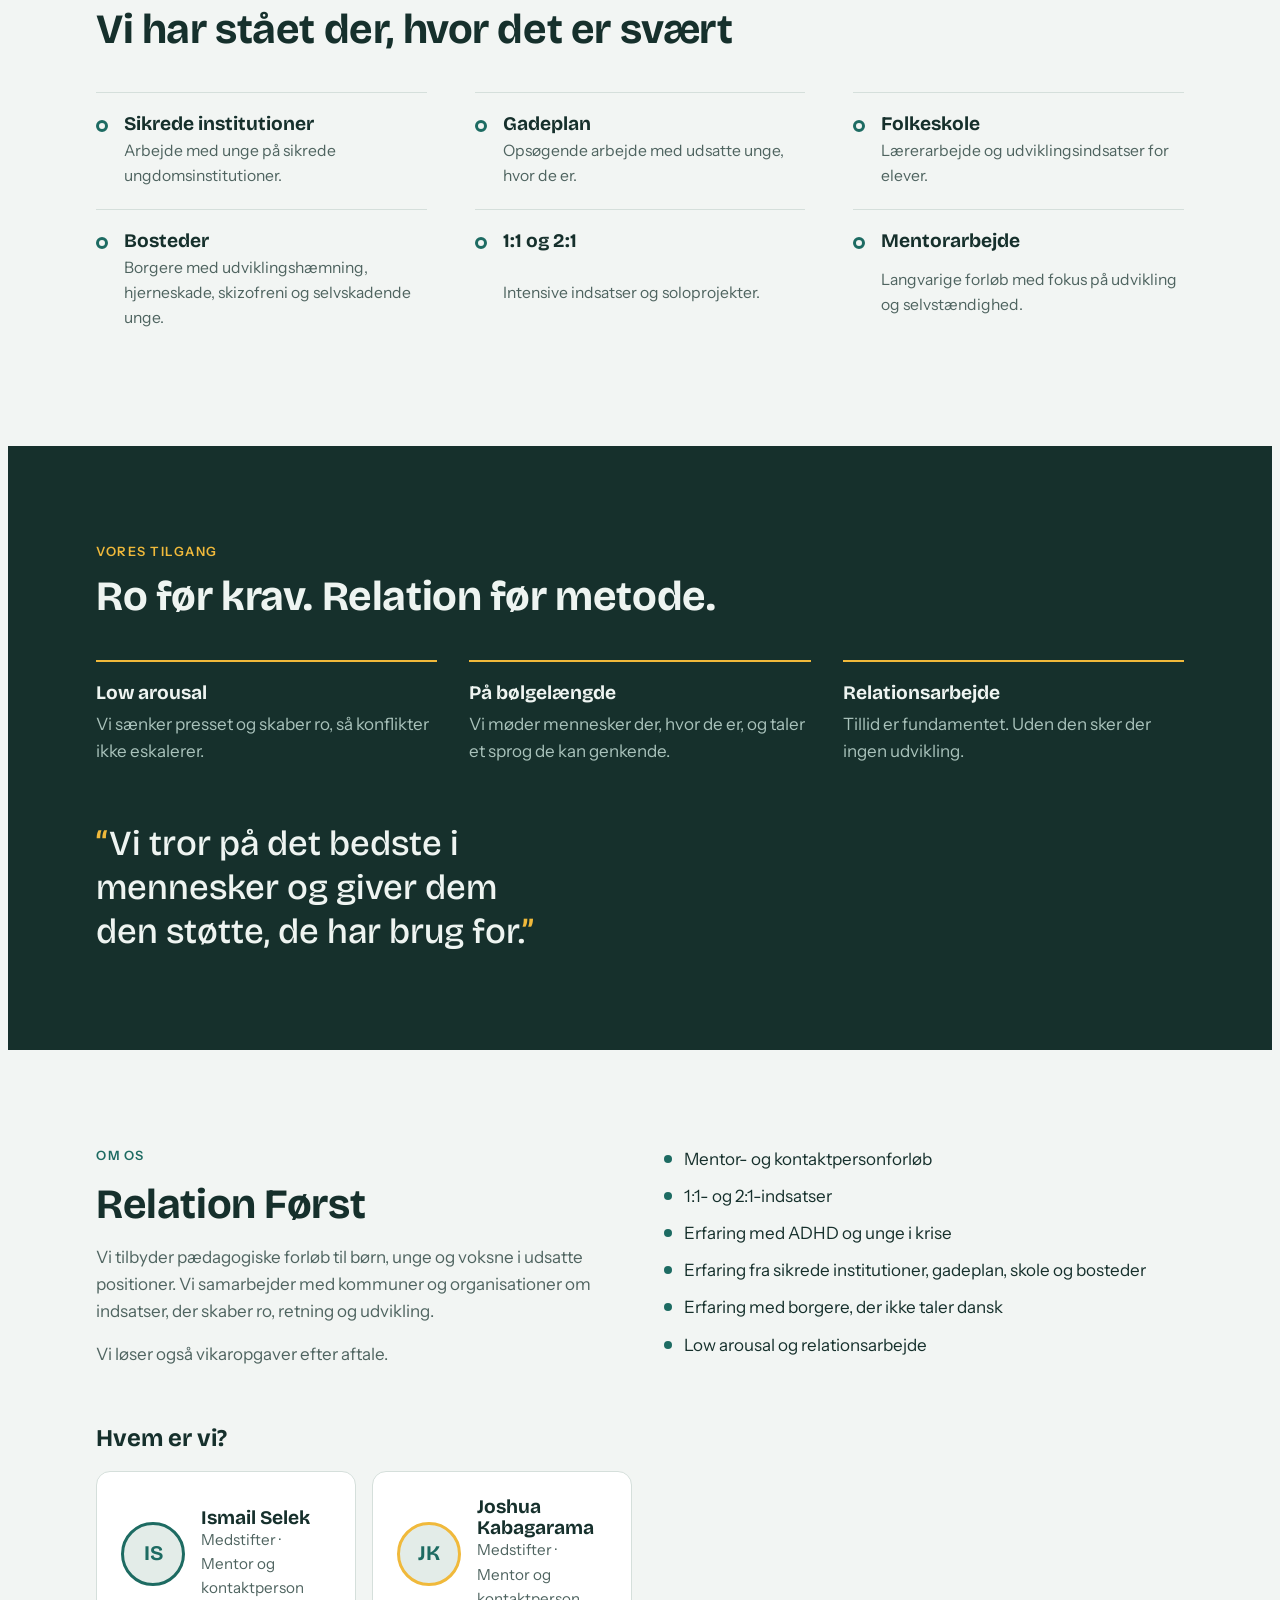
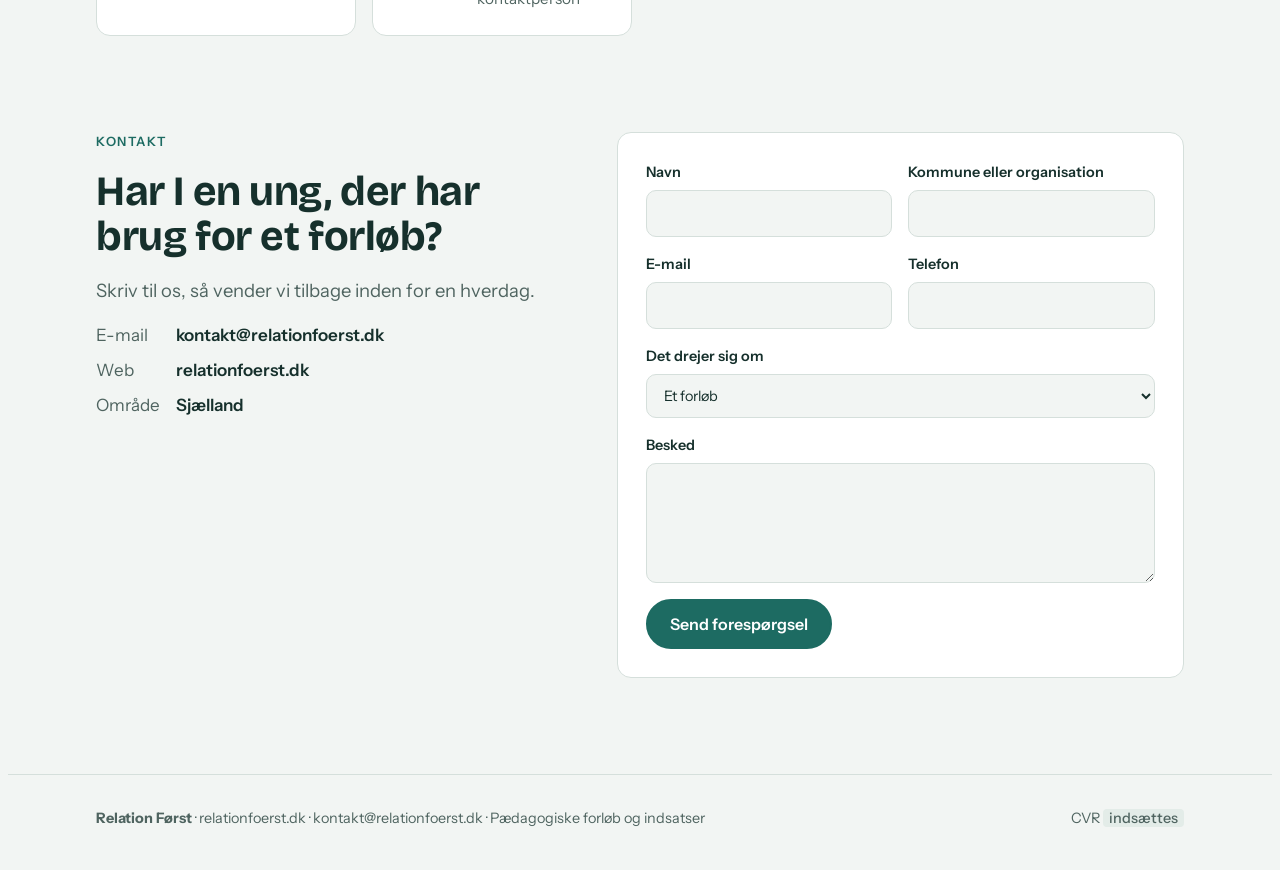
==== commit ef98218d: "SEO: titel, beskrivelse, canonical, delingsbillede, ikon, strukturerede data, sitemap og robots.txt " ====
--- a/index.html
+++ b/index.html
@@ -3,8 +3,41 @@
 <head>
 <meta charset="utf-8">
 <meta name="viewport" content="width=device-width, initial-scale=1, viewport-fit=cover">
-<meta name="description" content="Relation Først tilbyder pædagogiske forløb til børn, unge og voksne i udsatte positioner.">
-<title>Relation Først</title>
+<meta name="description" content="Relation Først tilbyder pædagogiske forløb, mentor- og kontaktpersonforløb til børn og unge i udsatte positioner på Sjælland. Low arousal og relationsarbejde.">
+<title>Relation Først · Pædagogiske forløb for udsatte unge på Sjælland</title>
+<link rel="canonical" href="https://www.relationfoerst.dk/">
+<meta name="robots" content="index, follow">
+<link rel="icon" href="/favicon.svg" type="image/svg+xml">
+<link rel="apple-touch-icon" href="/apple-touch-icon.png">
+<meta name="theme-color" content="#1d6b62">
+<meta property="og:type" content="website">
+<meta property="og:locale" content="da_DK">
+<meta property="og:site_name" content="Relation Først">
+<meta property="og:title" content="Relation Først · Pædagogiske forløb for udsatte unge">
+<meta property="og:description" content="Relation Først tilbyder pædagogiske forløb, mentor- og kontaktpersonforløb til børn og unge i udsatte positioner på Sjælland. Low arousal og relationsarbejde.">
+<meta property="og:url" content="https://www.relationfoerst.dk/">
+<meta property="og:image" content="https://www.relationfoerst.dk/og-image.png">
+<meta property="og:image:width" content="1200">
+<meta property="og:image:height" content="630">
+<meta name="twitter:card" content="summary_large_image">
+<script type="application/ld+json">
+{
+  "@context": "https://schema.org",
+  "@type": "Organization",
+  "name": "Relation Først",
+  "alternateName": "Relation Foerst",
+  "url": "https://www.relationfoerst.dk/",
+  "logo": "https://www.relationfoerst.dk/apple-touch-icon.png",
+  "email": "kontakt@relationfoerst.dk",
+  "description": "Relation Først tilbyder pædagogiske forløb, mentor- og kontaktpersonforløb til børn og unge i udsatte positioner på Sjælland. Low arousal og relationsarbejde.",
+  "areaServed": {"@type": "AdministrativeArea", "name": "Sjælland"},
+  "knowsAbout": ["Pædagogiske forløb", "Mentorforløb", "Kontaktpersonforløb", "Udsatte unge", "ADHD", "Low arousal", "Relationsarbejde"],
+  "founder": [
+    {"@type": "Person", "name": "Ismail Selek"},
+    {"@type": "Person", "name": "Joshua Kabagarama"}
+  ]
+}
+</script>
 <link rel="preconnect" href="https://fonts.googleapis.com">
 <link rel="preconnect" href="https://fonts.gstatic.com" crossorigin>
 <link rel="stylesheet" href="https://fonts.googleapis.com/css2?family=Bricolage+Grotesque:opsz,wght@12..96,500;12..96,700;12..96,800&family=Instrument+Sans:wght@400;500;600&display=swap">
@@ -165,9 +198,9 @@
   <section class="hero">
     <div class="wrap hero-grid">
       <div class="hero-copy">
-        <span class="eyebrow">Pædagogiske forløb</span>
+        <span class="eyebrow">Pædagogiske forløb på Sjælland</span>
         <h1>Relationen kommer <em>først</em>.</h1>
-        <p class="lead">Vi tilbyder forløb til børn, unge og voksne i udsatte positioner. Sammen med kommuner og organisationer skaber vi ro, retning og udvikling.</p>
+        <p class="lead">Vi tilbyder pædagogiske forløb til børn, unge og voksne i udsatte positioner på Sjælland. Sammen med kommuner og organisationer skaber vi ro, retning og udvikling.</p>
         <div class="cta">
           <a class="btn primary" href="#kontakt">Bestil et forløb</a>
           <a class="btn ghost" href="#forloeb">Se hvad vi tilbyder</a>
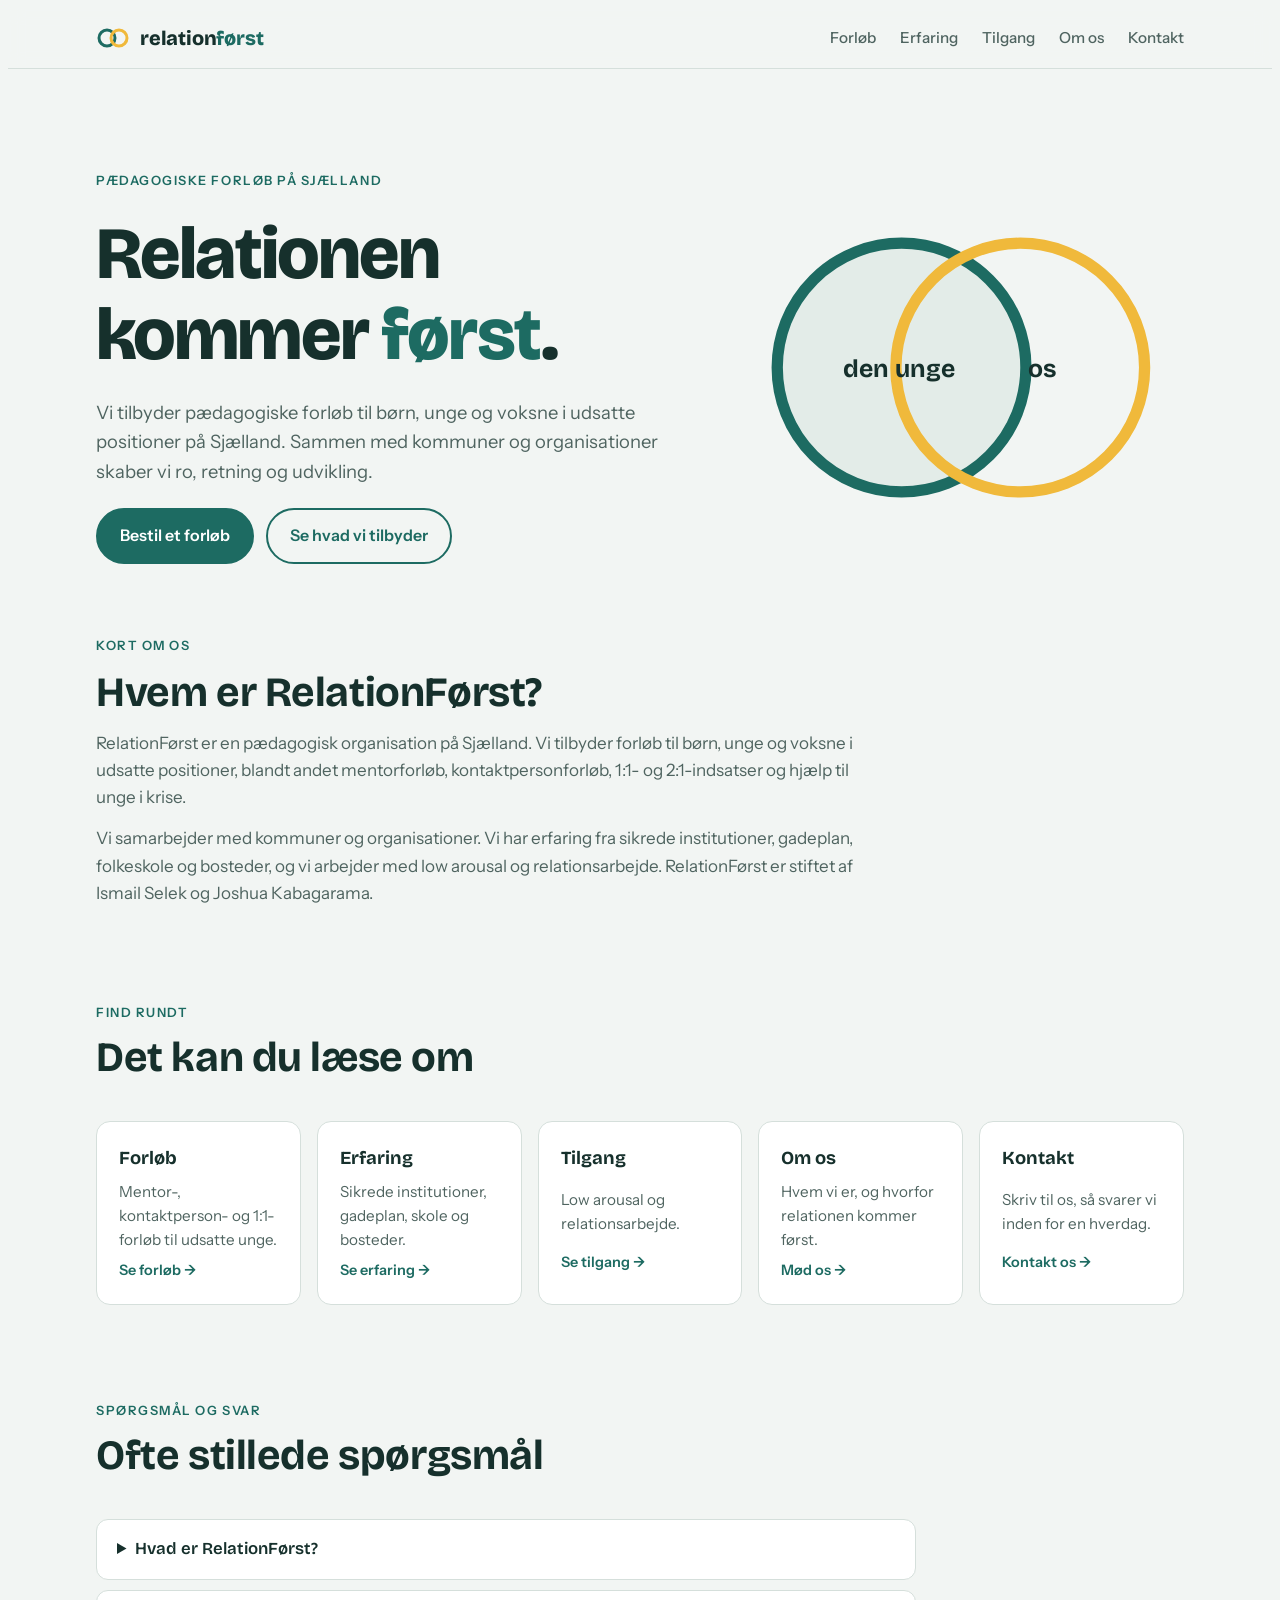
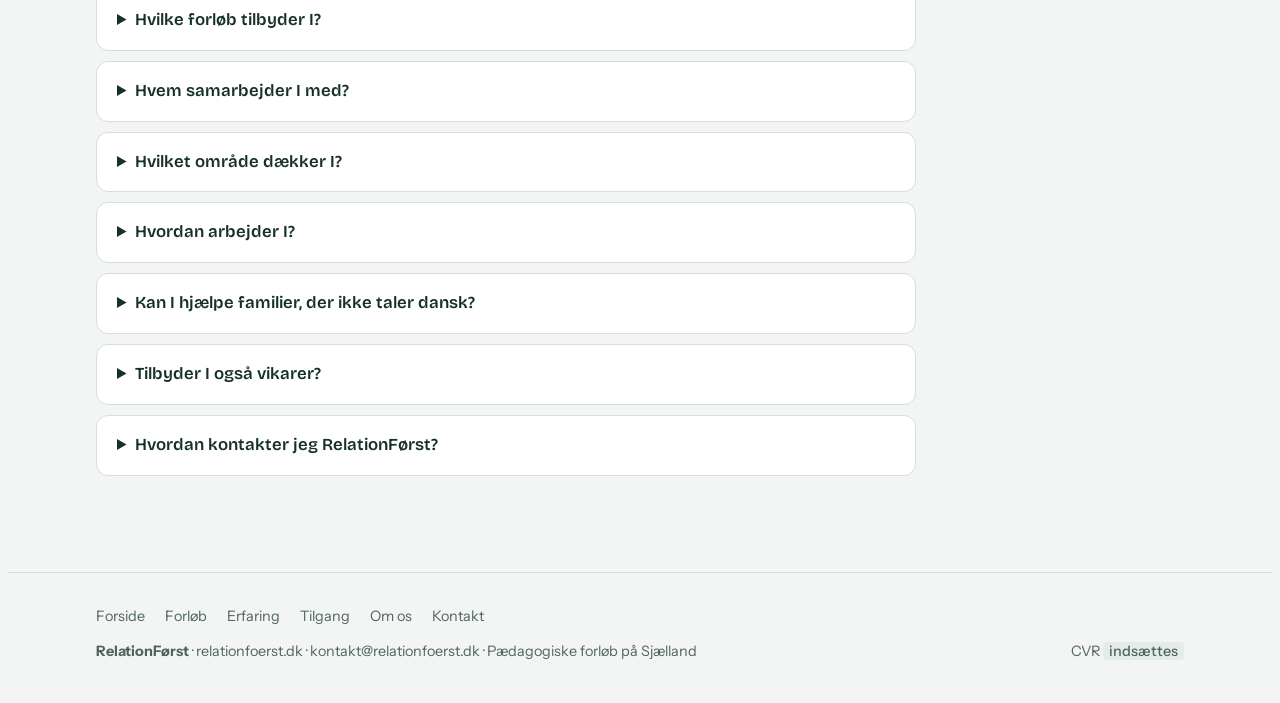
==== commit 56f2b362: "Undersider (Forløb, Erfaring, Tilgang, Om os, Kontakt), FAQ og llms.txt Siden er delt op i rigtige u" ====
--- a/index.html
+++ b/index.html
@@ -3,8 +3,8 @@
 <head>
 <meta charset="utf-8">
 <meta name="viewport" content="width=device-width, initial-scale=1, viewport-fit=cover">
-<meta name="description" content="Relation Først tilbyder pædagogiske forløb, mentor- og kontaktpersonforløb til børn og unge i udsatte positioner på Sjælland. Low arousal og relationsarbejde.">
-<title>Relation Først · Pædagogiske forløb for udsatte unge på Sjælland</title>
+<title>RelationFørst - Pædagogiske forløb</title>
+<meta name="description" content="RelationFørst (relationfoerst.dk) tilbyder pædagogiske forløb, mentor- og kontaktpersonforløb til børn og unge i udsatte positioner på Sjælland.">
 <link rel="canonical" href="https://www.relationfoerst.dk/">
 <meta name="robots" content="index, follow">
 <link rel="icon" href="/favicon.svg" type="image/svg+xml">
@@ -12,9 +12,9 @@
 <meta name="theme-color" content="#1d6b62">
 <meta property="og:type" content="website">
 <meta property="og:locale" content="da_DK">
-<meta property="og:site_name" content="Relation Først">
-<meta property="og:title" content="Relation Først · Pædagogiske forløb for udsatte unge">
-<meta property="og:description" content="Relation Først tilbyder pædagogiske forløb, mentor- og kontaktpersonforløb til børn og unge i udsatte positioner på Sjælland. Low arousal og relationsarbejde.">
+<meta property="og:site_name" content="RelationFørst">
+<meta property="og:title" content="RelationFørst - Pædagogiske forløb">
+<meta property="og:description" content="RelationFørst (relationfoerst.dk) tilbyder pædagogiske forløb, mentor- og kontaktpersonforløb til børn og unge i udsatte positioner på Sjælland.">
 <meta property="og:url" content="https://www.relationfoerst.dk/">
 <meta property="og:image" content="https://www.relationfoerst.dk/og-image.png">
 <meta property="og:image:width" content="1200">
@@ -24,186 +24,160 @@
 {
   "@context": "https://schema.org",
   "@type": "Organization",
-  "name": "Relation Først",
-  "alternateName": "Relation Foerst",
+  "@id": "https://www.relationfoerst.dk/#organisation",
+  "name": "RelationFørst",
+  "alternateName": [
+    "Relation Først",
+    "RelationFoerst",
+    "relationfoerst.dk"
+  ],
   "url": "https://www.relationfoerst.dk/",
   "logo": "https://www.relationfoerst.dk/apple-touch-icon.png",
   "email": "kontakt@relationfoerst.dk",
-  "description": "Relation Først tilbyder pædagogiske forløb, mentor- og kontaktpersonforløb til børn og unge i udsatte positioner på Sjælland. Low arousal og relationsarbejde.",
-  "areaServed": {"@type": "AdministrativeArea", "name": "Sjælland"},
-  "knowsAbout": ["Pædagogiske forløb", "Mentorforløb", "Kontaktpersonforløb", "Udsatte unge", "ADHD", "Low arousal", "Relationsarbejde"],
+  "description": "RelationFørst (relationfoerst.dk) tilbyder pædagogiske forløb, mentor- og kontaktpersonforløb til børn og unge i udsatte positioner på Sjælland.",
+  "areaServed": {
+    "@type": "AdministrativeArea",
+    "name": "Sjælland"
+  },
+  "knowsAbout": [
+    "Pædagogiske forløb",
+    "Mentorforløb",
+    "Kontaktpersonforløb",
+    "Udsatte unge",
+    "Unge i krise",
+    "ADHD",
+    "Low arousal",
+    "Relationsarbejde"
+  ],
   "founder": [
-    {"@type": "Person", "name": "Ismail Selek"},
-    {"@type": "Person", "name": "Joshua Kabagarama"}
+    {
+      "@type": "Person",
+      "name": "Ismail Selek"
+    },
+    {
+      "@type": "Person",
+      "name": "Joshua Kabagarama"
+    }
+  ]
+}
+</script>
+<script type="application/ld+json">
+{
+  "@context": "https://schema.org",
+  "@type": "WebSite",
+  "name": "RelationFørst",
+  "alternateName": [
+    "Relation Først",
+    "relationfoerst.dk"
+  ],
+  "url": "https://www.relationfoerst.dk/"
+}
+</script>
+<script type="application/ld+json">
+{
+  "@context": "https://schema.org",
+  "@type": "FAQPage",
+  "mainEntity": [
+    {
+      "@type": "Question",
+      "name": "Hvad er RelationFørst?",
+      "acceptedAnswer": {
+        "@type": "Answer",
+        "text": "RelationFørst er en pædagogisk organisation på Sjælland, stiftet af Ismail Selek og Joshua Kabagarama. Vi tilbyder forløb til børn, unge og voksne i udsatte positioner og samarbejder med kommuner og organisationer."
+      }
+    },
+    {
+      "@type": "Question",
+      "name": "Hvilke forløb tilbyder I?",
+      "acceptedAnswer": {
+        "@type": "Answer",
+        "text": "Forløb med udsatte unge, mentorforløb, kontaktpersonforløb, 1:1- og 2:1-indsatser og soloprojekter, hjælp til unge i krise og støtte til børn og unge med ADHD."
+      }
+    },
+    {
+      "@type": "Question",
+      "name": "Hvem samarbejder I med?",
+      "acceptedAnswer": {
+        "@type": "Answer",
+        "text": "Vi samarbejder med kommuner, sagsbehandlere og organisationer, og vi inddrager familien, når det giver mening."
+      }
+    },
+    {
+      "@type": "Question",
+      "name": "Hvilket område dækker I?",
+      "acceptedAnswer": {
+        "@type": "Answer",
+        "text": "Vi arbejder på hele Sjælland."
+      }
+    },
+    {
+      "@type": "Question",
+      "name": "Hvordan arbejder I?",
+      "acceptedAnswer": {
+        "@type": "Answer",
+        "text": "Vi arbejder med low arousal og relationsarbejde. Vi møder den unge der, hvor de er, og bygger tillid, før vi stiller krav."
+      }
+    },
+    {
+      "@type": "Question",
+      "name": "Kan I hjælpe familier, der ikke taler dansk?",
+      "acceptedAnswer": {
+        "@type": "Answer",
+        "text": "Ja. Vi har erfaring med borgere og familier, der ikke taler dansk, og kan nå dem, som sproget ellers holder ude."
+      }
+    },
+    {
+      "@type": "Question",
+      "name": "Tilbyder I også vikarer?",
+      "acceptedAnswer": {
+        "@type": "Answer",
+        "text": "Ja, vi løser vikaropgaver efter aftale. Vores hovedfokus er forløb."
+      }
+    },
+    {
+      "@type": "Question",
+      "name": "Hvordan kontakter jeg RelationFørst?",
+      "acceptedAnswer": {
+        "@type": "Answer",
+        "text": "Skriv via kontaktformularen på relationfoerst.dk/kontakt eller send en mail til kontakt@relationfoerst.dk. Vi svarer inden for en hverdag."
+      }
+    }
   ]
 }
 </script>
 <link rel="preconnect" href="https://fonts.googleapis.com">
 <link rel="preconnect" href="https://fonts.gstatic.com" crossorigin>
 <link rel="stylesheet" href="https://fonts.googleapis.com/css2?family=Bricolage+Grotesque:opsz,wght@12..96,500;12..96,700;12..96,800&family=Instrument+Sans:wght@400;500;600&display=swap">
-<style>
-/* Layout: one calm column, a dark "tilgang" band in the middle, two linked circles as the recurring relation motif */
-:root{
-  --bg:#f2f5f3;
-  --surface:#ffffff;
-  --ink:#16302c;
-  --muted:#4f6460;
-  --line:#d5dfdb;
-  --primary:#1d6b62;
-  --primary-ink:#ffffff;
-  --sun:#f0b93b;
-  --band:#16302c;
-  --band-ink:#eef4f1;
-  --band-muted:#a9c2bb;
-  --soft:#e3ece8;
-  --display:"Bricolage Grotesque", "Segoe UI", system-ui, sans-serif;
-  --body:"Instrument Sans", "Segoe UI", system-ui, -apple-system, sans-serif;
-}
-@media (prefers-color-scheme: dark){:root:not([data-theme="light"]){
-  --bg:#0f1c1a;--surface:#162825;--ink:#e6efec;--muted:#9fb4ae;--line:#2a403c;
-  --primary:#4fb3a5;--primary-ink:#0b1715;--sun:#f0b93b;--band:#0a1412;--band-ink:#e6efec;--band-muted:#93aba4;--soft:#1c312d;
-  color-scheme:dark}}
-:root[data-theme="dark"]{
-  --bg:#0f1c1a;--surface:#162825;--ink:#e6efec;--muted:#9fb4ae;--line:#2a403c;
-  --primary:#4fb3a5;--primary-ink:#0b1715;--sun:#f0b93b;--band:#0a1412;--band-ink:#e6efec;--band-muted:#93aba4;--soft:#1c312d;
-  color-scheme:dark}
-
-*{box-sizing:border-box}
-html{scroll-behavior:smooth}
-@media (prefers-reduced-motion:reduce){html{scroll-behavior:auto}}
-body{background:var(--bg);color:var(--ink);font-family:var(--body);font-size:17px;line-height:1.6}
-body::before{content:"";position:fixed;inset:0 0 auto;height:env(safe-area-inset-top,0px);z-index:10;background:var(--bg)}
-.wrap{max-width:1120px;margin-inline:auto;padding-left:max(16px,env(safe-area-inset-left,0px));padding-right:max(16px,env(safe-area-inset-right,0px))}
-h1,h2,h3{font-family:var(--display);line-height:1.1;text-wrap:balance;margin:0}
-h2{font-size:clamp(1.8rem,3.6vw,2.6rem);font-weight:700;letter-spacing:-.01em}
-h3{font-size:1.2rem;font-weight:700}
-p{margin:0}
-a{color:inherit}
-:focus-visible{outline:3px solid var(--sun);outline-offset:3px;border-radius:4px}
-.eyebrow{font-size:.8rem;font-weight:600;letter-spacing:.12em;text-transform:uppercase;color:var(--primary)}
-.lead{font-size:1.15rem;color:var(--muted);max-width:60ch}
-section{padding-block:clamp(56px,8vw,96px)}
-.sec-head{display:grid;gap:12px;margin-bottom:40px;max-width:720px}
-
-/* header */
-header{position:sticky;top:env(safe-area-inset-top,0px);z-index:5;background:color-mix(in srgb,var(--bg) 92%,transparent);backdrop-filter:blur(8px);border-bottom:1px solid var(--line)}
-.nav{display:flex;align-items:center;justify-content:space-between;gap:16px;padding-block:14px}
-.logo{display:flex;align-items:center;gap:10px;text-decoration:none;font-family:var(--display);font-weight:800;font-size:1.25rem;letter-spacing:-.01em}
-.logo svg{flex:none}
-.logo b{color:var(--primary);font-weight:800}
-.nav ul{display:flex;gap:24px;list-style:none;margin:0;padding:0;font-weight:500;font-size:.95rem}
-.nav ul a{text-decoration:none;color:var(--muted)}
-.nav ul a:hover{color:var(--ink)}
-.draft{font-size:.72rem;font-weight:600;letter-spacing:.08em;text-transform:uppercase;padding:3px 8px;border-radius:999px;background:var(--sun);color:#2a1f00}
-@media (max-width:820px){.nav ul{display:none}}
-
-.btn{display:inline-flex;align-items:center;gap:8px;padding:13px 22px;border-radius:999px;font-weight:600;text-decoration:none;border:2px solid var(--primary);font-size:1rem;cursor:pointer;font-family:var(--body)}
-.btn.primary{background:var(--primary);color:var(--primary-ink)}
-.btn.ghost{background:transparent;color:var(--primary)}
-.btn:hover{filter:brightness(1.08)}
-
-/* hero */
-.hero{padding-block:clamp(48px,8vw,104px) clamp(40px,6vw,72px)}
-.hero-grid{display:grid;grid-template-columns:1.3fr 1fr;gap:48px;align-items:center}
-.hero h1{font-size:clamp(2.6rem,6.4vw,4.6rem);font-weight:800;letter-spacing:-.025em}
-.hero h1 em{font-style:normal;color:var(--primary)}
-.hero-copy{display:grid;gap:22px;min-width:0}
-.cta{display:flex;flex-wrap:wrap;gap:12px}
-.hero-art{position:relative;max-width:100%}
-.hero-art svg{width:100%;height:auto;display:block}
-@media (max-width:820px){.hero-grid{grid-template-columns:1fr}.hero-art{max-width:340px}}
-
-/* forløb */
-.cards{display:grid;grid-template-columns:repeat(auto-fill,minmax(250px,1fr));gap:16px}
-.card{background:var(--surface);border:1px solid var(--line);border-radius:14px;padding:24px;display:grid;gap:8px;align-content:start}
-.card p{color:var(--muted);font-size:.98rem}
-.card .tag{font-size:.75rem;font-weight:600;letter-spacing:.08em;text-transform:uppercase;color:var(--primary)}
-.vikar{margin-top:24px;display:flex;flex-wrap:wrap;gap:12px 24px;align-items:center;justify-content:space-between;padding:18px 24px;border-radius:14px;background:var(--soft)}
-.vikar p{color:var(--muted)}
-.vikar strong{color:var(--ink)}
-
-/* erfaring */
-.exp{display:grid;grid-template-columns:repeat(auto-fill,minmax(300px,1fr));gap:0 48px}
-.exp-item{display:grid;grid-template-columns:auto 1fr;gap:4px 16px;padding-block:20px;border-top:1px solid var(--line)}
-.exp-item .dot{width:12px;height:12px;border-radius:50%;border:3px solid var(--primary);margin-top:7px;grid-row:span 2}
-.exp-item p{color:var(--muted);font-size:.98rem}
-
-/* tilgang */
-.band{background:var(--band);color:var(--band-ink)}
-.band .eyebrow{color:var(--sun)}
-.band .lead{color:var(--band-muted)}
-.approach{display:grid;grid-template-columns:repeat(3,1fr);gap:32px}
-.approach div{display:grid;gap:8px;padding-top:20px;border-top:2px solid var(--sun)}
-.approach p{color:var(--band-muted)}
-@media (max-width:820px){.approach{grid-template-columns:1fr}}
-blockquote{margin:56px 0 0;font-family:var(--display);font-weight:500;font-size:clamp(1.5rem,3.2vw,2.2rem);line-height:1.25;max-width:24ch;text-wrap:balance}
-blockquote::before{content:"“";color:var(--sun)}
-blockquote::after{content:"”";color:var(--sun)}
-
-/* om os */
-.about{display:grid;grid-template-columns:1fr 1fr;gap:48px;align-items:start}
-.about ul{margin:0;padding:0;list-style:none;display:grid;gap:10px}
-.about li{display:flex;gap:12px;align-items:baseline}
-.about li::before{content:"";flex:none;width:8px;height:8px;border-radius:50%;background:var(--primary);transform:translateY(-2px)}
-.about-text{display:grid;gap:16px;min-width:0}
-.about-text p{color:var(--muted)}
-@media (max-width:820px){.about{grid-template-columns:1fr}}
-.team{margin-top:56px;display:grid;gap:20px}
-.team-grid{display:grid;grid-template-columns:repeat(auto-fill,minmax(240px,1fr));gap:16px}
-.person{background:var(--surface);border:1px solid var(--line);border-radius:14px;padding:24px;display:flex;gap:16px;align-items:center}
-.avatar{flex:none;width:64px;height:64px;border-radius:50%;display:grid;place-items:center;font-family:var(--display);font-weight:700;font-size:1.3rem;background:var(--soft);color:var(--primary);border:3px solid var(--primary)}
-.person:nth-child(2) .avatar{border-color:var(--sun)}
-.person p{color:var(--muted);font-size:.95rem}
-
-/* kontakt */
-.contact{display:grid;grid-template-columns:1fr 1.2fr;gap:48px}
-.contact-info{display:grid;gap:16px;align-content:start}
-.contact-info dl{display:grid;grid-template-columns:auto 1fr;gap:8px 16px;margin:0}
-.contact-info dt{color:var(--muted)}
-.contact-info dd{margin:0;font-weight:600}
-.ph{background:var(--soft);padding:0 6px;border-radius:4px;font-weight:500;color:var(--muted)}
-form{background:var(--surface);border:1px solid var(--line);border-radius:14px;padding:28px;display:grid;gap:16px}
-.row{display:grid;grid-template-columns:1fr 1fr;gap:16px}
-label{display:grid;gap:6px;font-size:.9rem;font-weight:600}
-input,select,textarea{font:inherit;font-weight:400;padding:11px 13px;border-radius:10px;border:1px solid var(--line);background:var(--bg);color:var(--ink);width:100%}
-textarea{min-height:120px;resize:vertical}
-.form-note{font-size:.9rem;color:var(--muted)}
-.sent{padding:12px 14px;border-radius:10px;background:var(--soft);font-size:.95rem}
-@media (max-width:820px){.contact{grid-template-columns:1fr}}
-@media (max-width:520px){.row{grid-template-columns:1fr}}
-
-footer{border-top:1px solid var(--line);padding-block:32px;color:var(--muted);font-size:.9rem}
-footer .wrap{display:flex;flex-wrap:wrap;gap:12px 32px;justify-content:space-between}
-</style>
+<link rel="stylesheet" href="/styles.css">
 </head>
 <body>
 
 <header>
   <div class="wrap nav">
-    <a class="logo" href="#top" aria-label="Relation Først, til toppen">
+    <a class="logo" href="/" aria-label="RelationFørst, forside">
       <svg width="34" height="22" viewBox="0 0 34 22" aria-hidden="true"><circle cx="11" cy="11" r="8" fill="none" stroke="var(--primary)" stroke-width="3"/><circle cx="23" cy="11" r="8" fill="none" stroke="var(--sun)" stroke-width="3"/></svg>
       <span>relation<b>først</b></span>
     </a>
-    <ul>
-      <li><a href="#forloeb">Forløb</a></li>
-      <li><a href="#erfaring">Erfaring</a></li>
-      <li><a href="#tilgang">Tilgang</a></li>
-      <li><a href="#om-os">Om os</a></li>
-      <li><a href="#kontakt">Kontakt</a></li>
-    </ul>
+    <nav aria-label="Hovedmenu"><ul>
+      <li><a href="/forloeb/">Forløb</a></li>
+      <li><a href="/erfaring/">Erfaring</a></li>
+      <li><a href="/tilgang/">Tilgang</a></li>
+      <li><a href="/om-os/">Om os</a></li>
+      <li><a href="/kontakt/">Kontakt</a></li>
+    </ul></nav>
   </div>
 </header>
 
 <main id="top">
-  <section class="hero">
+<section class="hero">
     <div class="wrap hero-grid">
       <div class="hero-copy">
         <span class="eyebrow">Pædagogiske forløb på Sjælland</span>
         <h1>Relationen kommer <em>først</em>.</h1>
         <p class="lead">Vi tilbyder pædagogiske forløb til børn, unge og voksne i udsatte positioner på Sjælland. Sammen med kommuner og organisationer skaber vi ro, retning og udvikling.</p>
         <div class="cta">
-          <a class="btn primary" href="#kontakt">Bestil et forløb</a>
-          <a class="btn ghost" href="#forloeb">Se hvad vi tilbyder</a>
+          <a class="btn primary" href="/kontakt/">Bestil et forløb</a>
+          <a class="btn ghost" href="/forloeb/">Se hvad vi tilbyder</a>
         </div>
       </div>
       <div class="hero-art" aria-hidden="true">
@@ -218,164 +192,67 @@
     </div>
   </section>
 
-  <section id="forloeb">
+  <section style="padding-top:0">
+    <div class="wrap facts">
+      <span class="eyebrow">Kort om os</span>
+      <h2>Hvem er RelationFørst?</h2>
+      <p>RelationFørst er en pædagogisk organisation på Sjælland. Vi tilbyder forløb til børn, unge og voksne i udsatte positioner, blandt andet mentorforløb, kontaktpersonforløb, 1:1- og 2:1-indsatser og hjælp til unge i krise.</p>
+      <p>Vi samarbejder med kommuner og organisationer. Vi har erfaring fra sikrede institutioner, gadeplan, folkeskole og bosteder, og vi arbejder med low arousal og relationsarbejde. RelationFørst er stiftet af Ismail Selek og Joshua Kabagarama.</p>
+    </div>
+  </section>
+
+  <section style="padding-top:0">
     <div class="wrap">
       <div class="sec-head">
-        <span class="eyebrow">Det tilbyder vi</span>
-        <h2>Forløb, der tager udgangspunkt i mennesket</h2>
-        <p class="lead">Hvert forløb tilrettelægges efter den enkelte og aftales med jer.</p>
-      </div>
-      <div class="cards">
-        <article class="card"><span class="tag">Unge</span><h3>Forløb med udsatte unge</h3><p>Stabil voksenkontakt og konkrete mål for unge, der er ved at miste fodfæstet.</p></article>
-        <article class="card"><span class="tag">Støtte</span><h3>Mentorforløb</h3><p>En fast mentor, der hjælper med skole, job, hverdag og de næste skridt.</p></article>
-        <article class="card"><span class="tag">Støtte</span><h3>Kontaktpersonforløb</h3><p>En voksen, der er til at regne med, og som samarbejder med familie og sagsbehandler.</p></article>
-        <article class="card"><span class="tag">Intensivt</span><h3>1:1, 2:1 og soloprojekter</h3><p>Tæt og fleksibel indsats, når et almindeligt tilbud ikke slår til.</p></article>
-        <article class="card"><span class="tag">Akut</span><h3>Unge i krise</h3><p>Hurtig og rolig hjælp til unge, der står midt i en krise.</p></article>
-        <article class="card"><span class="tag">Diagnoser</span><h3>ADHD</h3><p>Struktur, forudsigelighed og forståelse i hverdagen for børn og unge med ADHD.</p></article>
-        <article class="card"><span class="tag">Familier</span><h3>Borgere, der ikke taler dansk</h3><p>Vi kan nå de unge og familier, som sproget ellers holder ude.</p></article>
-      </div>
-      <div class="vikar">
-        <p><strong>Vikaropgaver.</strong> Vi løser også vikaropgaver efter aftale.</p>
-        <a class="btn ghost" href="#kontakt">Spørg om vikar</a>
-      </div>
-    </div>
-  </section>
-
-  <section id="erfaring" style="padding-top:0">
+        <span class="eyebrow">Find rundt</span>
+        <h2>Det kan du læse om</h2>
+      </div>
+      <div class="overview">
+        <a href="/forloeb/"><strong>Forløb</strong><span>Mentor-, kontaktperson- og 1:1-forløb til udsatte unge.</span><em>Se forløb →</em></a>
+        <a href="/erfaring/"><strong>Erfaring</strong><span>Sikrede institutioner, gadeplan, skole og bosteder.</span><em>Se erfaring →</em></a>
+        <a href="/tilgang/"><strong>Tilgang</strong><span>Low arousal og relationsarbejde.</span><em>Se tilgang →</em></a>
+        <a href="/om-os/"><strong>Om os</strong><span>Hvem vi er, og hvorfor relationen kommer først.</span><em>Mød os →</em></a>
+        <a href="/kontakt/"><strong>Kontakt</strong><span>Skriv til os, så svarer vi inden for en hverdag.</span><em>Kontakt os →</em></a>
+      </div>
+    </div>
+  </section>
+
+  <section id="faq" style="padding-top:0">
     <div class="wrap">
       <div class="sec-head">
-        <span class="eyebrow">Vores erfaring</span>
-        <h2>Vi har stået der, hvor det er svært</h2>
-      </div>
-      <div class="exp">
-        <div class="exp-item"><span class="dot"></span><h3>Sikrede institutioner</h3><p>Arbejde med unge på sikrede ungdomsinstitutioner.</p></div>
-        <div class="exp-item"><span class="dot"></span><h3>Gadeplan</h3><p>Opsøgende arbejde med udsatte unge, hvor de er.</p></div>
-        <div class="exp-item"><span class="dot"></span><h3>Folkeskole</h3><p>Lærerarbejde og udviklingsindsatser for elever.</p></div>
-        <div class="exp-item"><span class="dot"></span><h3>Bosteder</h3><p>Borgere med udviklingshæmning, hjerneskade, skizofreni og selvskadende unge.</p></div>
-        <div class="exp-item"><span class="dot"></span><h3>1:1 og 2:1</h3><p>Intensive indsatser og soloprojekter.</p></div>
-        <div class="exp-item"><span class="dot"></span><h3>Mentorarbejde</h3><p>Langvarige forløb med fokus på udvikling og selvstændighed.</p></div>
-      </div>
-    </div>
-  </section>
-
-  <section id="tilgang" class="band">
-    <div class="wrap">
-      <div class="sec-head">
-        <span class="eyebrow">Vores tilgang</span>
-        <h2>Ro før krav. Relation før metode.</h2>
-      </div>
-      <div class="approach">
-        <div><h3>Low arousal</h3><p>Vi sænker presset og skaber ro, så konflikter ikke eskalerer.</p></div>
-        <div><h3>På bølgelængde</h3><p>Vi møder mennesker der, hvor de er, og taler et sprog de kan genkende.</p></div>
-        <div><h3>Relationsarbejde</h3><p>Tillid er fundamentet. Uden den sker der ingen udvikling.</p></div>
-      </div>
-      <blockquote>Vi tror på det bedste i mennesker og giver dem den støtte, de har brug for.</blockquote>
-    </div>
-  </section>
-
-  <section id="om-os">
-    <div class="wrap about">
-      <div class="about-text">
-        <span class="eyebrow">Om os</span>
-        <h2>Relation Først</h2>
-        <p>Vi tilbyder pædagogiske forløb til børn, unge og voksne i udsatte positioner. Vi samarbejder med kommuner og organisationer om indsatser, der skaber ro, retning og udvikling.</p>
-        <p>Vi løser også vikaropgaver efter aftale.</p>
-      </div>
-      <ul>
-        <li>Mentor- og kontaktpersonforløb</li>
-        <li>1:1- og 2:1-indsatser</li>
-        <li>Erfaring med ADHD og unge i krise</li>
-        <li>Erfaring fra sikrede institutioner, gadeplan, skole og bosteder</li>
-        <li>Erfaring med borgere, der ikke taler dansk</li>
-        <li>Low arousal og relationsarbejde</li>
-      </ul>
-    </div>
-    <div class="wrap team">
-      <h3 style="font-size:1.5rem">Hvem er vi?</h3>
-      <div class="team-grid">
-        <div class="person"><span class="avatar" aria-hidden="true">IS</span><div><h3>Ismail Selek</h3><p>Medstifter · Mentor og kontaktperson</p></div></div>
-        <div class="person"><span class="avatar" aria-hidden="true">JK</span><div><h3>Joshua Kabagarama</h3><p>Medstifter · Mentor og kontaktperson</p></div></div>
-      </div>
-    </div>
-  </section>
-
-  <section id="kontakt" style="padding-top:0">
-    <div class="wrap contact">
-      <div class="contact-info">
-        <span class="eyebrow">Kontakt</span>
-        <h2>Har I en ung, der har brug for et forløb?</h2>
-        <p class="lead">Skriv til os, så vender vi tilbage inden for en hverdag.</p>
-        <dl>
-          <dt>E-mail</dt><dd>kontakt@relationfoerst.dk</dd>
-          <dt>Web</dt><dd>relationfoerst.dk</dd>
-          <dt>Område</dt><dd>Sjælland</dd>
-        </dl>
-      </div>
-      <form id="kontaktform">
-        <input type="text" name="_honey" tabindex="-1" autocomplete="off" aria-hidden="true" style="position:absolute;left:-9999px">
-        <div class="row">
-          <label for="navn">Navn<input id="navn" name="navn" autocomplete="name" required></label>
-          <label for="org">Kommune eller organisation<input id="org" name="org" autocomplete="organization"></label>
-        </div>
-        <div class="row">
-          <label for="mail">E-mail<input id="mail" name="email" type="email" autocomplete="email" required></label>
-          <label for="tlf">Telefon<input id="tlf" name="tlf" type="tel" autocomplete="tel"></label>
-        </div>
-        <label for="emne">Det drejer sig om
-          <select id="emne" name="emne">
-            <option>Et forløb</option>
-            <option>Mentor eller kontaktperson</option>
-            <option>Akut hjælp</option>
-            <option>Vikaropgave</option>
-            <option>Andet</option>
-          </select>
-        </label>
-        <label for="besked">Besked<textarea id="besked" name="besked" required></textarea></label>
-        <button class="btn primary" id="sendknap" type="submit" style="justify-self:start">Send forespørgsel</button>
-        <p class="sent" id="sent" hidden role="status"></p>
-      </form>
+        <span class="eyebrow">Spørgsmål og svar</span>
+        <h2>Ofte stillede spørgsmål</h2>
+      </div>
+      <div class="faq">
+        <details><summary>Hvad er RelationFørst?</summary><p>RelationFørst er en pædagogisk organisation på Sjælland, stiftet af Ismail Selek og Joshua Kabagarama. Vi tilbyder forløb til børn, unge og voksne i udsatte positioner og samarbejder med kommuner og organisationer.</p></details>
+        <details><summary>Hvilke forløb tilbyder I?</summary><p>Forløb med udsatte unge, mentorforløb, kontaktpersonforløb, 1:1- og 2:1-indsatser og soloprojekter, hjælp til unge i krise og støtte til børn og unge med ADHD.</p></details>
+        <details><summary>Hvem samarbejder I med?</summary><p>Vi samarbejder med kommuner, sagsbehandlere og organisationer, og vi inddrager familien, når det giver mening.</p></details>
+        <details><summary>Hvilket område dækker I?</summary><p>Vi arbejder på hele Sjælland.</p></details>
+        <details><summary>Hvordan arbejder I?</summary><p>Vi arbejder med low arousal og relationsarbejde. Vi møder den unge der, hvor de er, og bygger tillid, før vi stiller krav.</p></details>
+        <details><summary>Kan I hjælpe familier, der ikke taler dansk?</summary><p>Ja. Vi har erfaring med borgere og familier, der ikke taler dansk, og kan nå dem, som sproget ellers holder ude.</p></details>
+        <details><summary>Tilbyder I også vikarer?</summary><p>Ja, vi løser vikaropgaver efter aftale. Vores hovedfokus er forløb.</p></details>
+        <details><summary>Hvordan kontakter jeg RelationFørst?</summary><p>Skriv via kontaktformularen på relationfoerst.dk/kontakt eller send en mail til kontakt@relationfoerst.dk. Vi svarer inden for en hverdag.</p></details>
+      </div>
     </div>
   </section>
 </main>
 
 <footer>
   <div class="wrap">
-    <span><strong>Relation Først</strong> · relationfoerst.dk · kontakt@relationfoerst.dk · Pædagogiske forløb og indsatser</span>
-    <span>CVR <span class="ph">indsættes</span></span>
+    <nav aria-label="Sidefod"><ul class="foot-nav">
+        <li><a href="/">Forside</a></li>
+        <li><a href="/forloeb/">Forløb</a></li>
+        <li><a href="/erfaring/">Erfaring</a></li>
+        <li><a href="/tilgang/">Tilgang</a></li>
+        <li><a href="/om-os/">Om os</a></li>
+        <li><a href="/kontakt/">Kontakt</a></li>
+    </ul></nav>
+    <div class="foot-row">
+      <span><strong>RelationFørst</strong> · relationfoerst.dk · kontakt@relationfoerst.dk · Pædagogiske forløb på Sjælland</span>
+      <span>CVR <span class="ph">indsættes</span></span>
+    </div>
   </div>
 </footer>
 
-<script>
-(function(){
-  var form = document.getElementById('kontaktform');
-  var knap = document.getElementById('sendknap');
-  var status = document.getElementById('sent');
-  form.addEventListener('submit', function(e){
-    e.preventDefault();
-    if (form._honey.value) return;
-    var data = {};
-    new FormData(form).forEach(function(v, k){ if (k !== '_honey') data[k] = v; });
-    data._subject = 'Ny henvendelse fra relationfoerst.dk: ' + (data.emne || '');
-    data._template = 'table';
-    data._replyto = data.email;
-    knap.disabled = true; knap.textContent = 'Sender…';
-    fetch('https://formsubmit.co/ajax/kontakt@relationfoerst.dk', {
-      method: 'POST',
-      headers: {'Content-Type': 'application/json', 'Accept': 'application/json'},
-      body: JSON.stringify(data)
-    }).then(function(r){ return r.json(); }).then(function(res){
-      if (res.success === 'true' || res.success === true) {
-        form.reset();
-        status.textContent = 'Tak for din henvendelse. Vi vender tilbage inden for en hverdag.';
-      } else { throw new Error(res.message || 'fejl'); }
-    }).catch(function(){
-      status.textContent = 'Beskeden kunne ikke sendes. Skriv i stedet til kontakt@relationfoerst.dk.';
-    }).finally(function(){
-      status.hidden = false; knap.disabled = false; knap.textContent = 'Send forespørgsel';
-    });
-  });
-})();
-</script>
-
 </body>
 </html>
--- a/styles.css
+++ b/styles.css
@@ -0,0 +1,154 @@
+/* Layout: one calm column, a dark "tilgang" band in the middle, two linked circles as the recurring relation motif */
+:root{
+  --bg:#f2f5f3;
+  --surface:#ffffff;
+  --ink:#16302c;
+  --muted:#4f6460;
+  --line:#d5dfdb;
+  --primary:#1d6b62;
+  --primary-ink:#ffffff;
+  --sun:#f0b93b;
+  --band:#16302c;
+  --band-ink:#eef4f1;
+  --band-muted:#a9c2bb;
+  --soft:#e3ece8;
+  --display:"Bricolage Grotesque", "Segoe UI", system-ui, sans-serif;
+  --body:"Instrument Sans", "Segoe UI", system-ui, -apple-system, sans-serif;
+}
+@media (prefers-color-scheme: dark){:root:not([data-theme="light"]){
+  --bg:#0f1c1a;--surface:#162825;--ink:#e6efec;--muted:#9fb4ae;--line:#2a403c;
+  --primary:#4fb3a5;--primary-ink:#0b1715;--sun:#f0b93b;--band:#0a1412;--band-ink:#e6efec;--band-muted:#93aba4;--soft:#1c312d;
+  color-scheme:dark}}
+:root[data-theme="dark"]{
+  --bg:#0f1c1a;--surface:#162825;--ink:#e6efec;--muted:#9fb4ae;--line:#2a403c;
+  --primary:#4fb3a5;--primary-ink:#0b1715;--sun:#f0b93b;--band:#0a1412;--band-ink:#e6efec;--band-muted:#93aba4;--soft:#1c312d;
+  color-scheme:dark}
+
+*{box-sizing:border-box}
+html{scroll-behavior:smooth}
+@media (prefers-reduced-motion:reduce){html{scroll-behavior:auto}}
+body{background:var(--bg);color:var(--ink);font-family:var(--body);font-size:17px;line-height:1.6}
+body::before{content:"";position:fixed;inset:0 0 auto;height:env(safe-area-inset-top,0px);z-index:10;background:var(--bg)}
+.wrap{max-width:1120px;margin-inline:auto;padding-left:max(16px,env(safe-area-inset-left,0px));padding-right:max(16px,env(safe-area-inset-right,0px))}
+h1,h2,h3{font-family:var(--display);line-height:1.1;text-wrap:balance;margin:0}
+h2{font-size:clamp(1.8rem,3.6vw,2.6rem);font-weight:700;letter-spacing:-.01em}
+h3{font-size:1.2rem;font-weight:700}
+p{margin:0}
+a{color:inherit}
+:focus-visible{outline:3px solid var(--sun);outline-offset:3px;border-radius:4px}
+.eyebrow{font-size:.8rem;font-weight:600;letter-spacing:.12em;text-transform:uppercase;color:var(--primary)}
+.lead{font-size:1.15rem;color:var(--muted);max-width:60ch}
+section{padding-block:clamp(56px,8vw,96px)}
+.sec-head{display:grid;gap:12px;margin-bottom:40px;max-width:720px}
+
+/* header */
+header{position:sticky;top:env(safe-area-inset-top,0px);z-index:5;background:color-mix(in srgb,var(--bg) 92%,transparent);backdrop-filter:blur(8px);border-bottom:1px solid var(--line)}
+.nav{display:flex;align-items:center;justify-content:space-between;gap:16px;padding-block:14px}
+.logo{display:flex;align-items:center;gap:10px;text-decoration:none;font-family:var(--display);font-weight:800;font-size:1.25rem;letter-spacing:-.01em}
+.logo svg{flex:none}
+.logo b{color:var(--primary);font-weight:800}
+.nav ul{display:flex;gap:24px;list-style:none;margin:0;padding:0;font-weight:500;font-size:.95rem}
+.nav ul a{text-decoration:none;color:var(--muted)}
+.nav ul a:hover{color:var(--ink)}
+.draft{font-size:.72rem;font-weight:600;letter-spacing:.08em;text-transform:uppercase;padding:3px 8px;border-radius:999px;background:var(--sun);color:#2a1f00}
+@media (max-width:820px){.nav{flex-wrap:wrap;row-gap:8px}.nav nav{width:100%;overflow-x:auto}.nav ul{gap:18px;white-space:nowrap;padding-bottom:2px}}
+
+.btn{display:inline-flex;align-items:center;gap:8px;padding:13px 22px;border-radius:999px;font-weight:600;text-decoration:none;border:2px solid var(--primary);font-size:1rem;cursor:pointer;font-family:var(--body)}
+.btn.primary{background:var(--primary);color:var(--primary-ink)}
+.btn.ghost{background:transparent;color:var(--primary)}
+.btn:hover{filter:brightness(1.08)}
+
+/* hero */
+.hero{padding-block:clamp(48px,8vw,104px) clamp(40px,6vw,72px)}
+.hero-grid{display:grid;grid-template-columns:1.3fr 1fr;gap:48px;align-items:center}
+.hero h1{font-size:clamp(2.6rem,6.4vw,4.6rem);font-weight:800;letter-spacing:-.025em}
+.hero h1 em{font-style:normal;color:var(--primary)}
+.hero-copy{display:grid;gap:22px;min-width:0}
+.cta{display:flex;flex-wrap:wrap;gap:12px}
+.hero-art{position:relative;max-width:100%}
+.hero-art svg{width:100%;height:auto;display:block}
+@media (max-width:820px){.hero-grid{grid-template-columns:1fr}.hero-art{max-width:340px}}
+
+/* forløb */
+.cards{display:grid;grid-template-columns:repeat(auto-fill,minmax(250px,1fr));gap:16px}
+.card{background:var(--surface);border:1px solid var(--line);border-radius:14px;padding:24px;display:grid;gap:8px;align-content:start}
+.card p{color:var(--muted);font-size:.98rem}
+.card .tag{font-size:.75rem;font-weight:600;letter-spacing:.08em;text-transform:uppercase;color:var(--primary)}
+.vikar{margin-top:24px;display:flex;flex-wrap:wrap;gap:12px 24px;align-items:center;justify-content:space-between;padding:18px 24px;border-radius:14px;background:var(--soft)}
+.vikar p{color:var(--muted)}
+.vikar strong{color:var(--ink)}
+
+/* erfaring */
+.exp{display:grid;grid-template-columns:repeat(auto-fill,minmax(300px,1fr));gap:0 48px}
+.exp-item{display:grid;grid-template-columns:auto 1fr;gap:4px 16px;padding-block:20px;border-top:1px solid var(--line)}
+.exp-item .dot{width:12px;height:12px;border-radius:50%;border:3px solid var(--primary);margin-top:7px;grid-row:span 2}
+.exp-item p{color:var(--muted);font-size:.98rem}
+
+/* tilgang */
+.band{background:var(--band);color:var(--band-ink)}
+.band .eyebrow{color:var(--sun)}
+.band .lead{color:var(--band-muted)}
+.approach{display:grid;grid-template-columns:repeat(3,1fr);gap:32px}
+.approach div{display:grid;gap:8px;padding-top:20px;border-top:2px solid var(--sun)}
+.approach p{color:var(--band-muted)}
+@media (max-width:820px){.approach{grid-template-columns:1fr}}
+blockquote{margin:56px 0 0;font-family:var(--display);font-weight:500;font-size:clamp(1.5rem,3.2vw,2.2rem);line-height:1.25;max-width:24ch;text-wrap:balance}
+blockquote::before{content:"“";color:var(--sun)}
+blockquote::after{content:"”";color:var(--sun)}
+
+/* om os */
+.about{display:grid;grid-template-columns:1fr 1fr;gap:48px;align-items:start}
+.about ul{margin:0;padding:0;list-style:none;display:grid;gap:10px}
+.about li{display:flex;gap:12px;align-items:baseline}
+.about li::before{content:"";flex:none;width:8px;height:8px;border-radius:50%;background:var(--primary);transform:translateY(-2px)}
+.about-text{display:grid;gap:16px;min-width:0}
+.about-text p{color:var(--muted)}
+@media (max-width:820px){.about{grid-template-columns:1fr}}
+.team{margin-top:56px;display:grid;gap:20px}
+.team-grid{display:grid;grid-template-columns:repeat(auto-fill,minmax(240px,1fr));gap:16px}
+.person{background:var(--surface);border:1px solid var(--line);border-radius:14px;padding:24px;display:flex;gap:16px;align-items:center}
+.avatar{flex:none;width:64px;height:64px;border-radius:50%;display:grid;place-items:center;font-family:var(--display);font-weight:700;font-size:1.3rem;background:var(--soft);color:var(--primary);border:3px solid var(--primary)}
+.person:nth-child(2) .avatar{border-color:var(--sun)}
+.person p{color:var(--muted);font-size:.95rem}
+
+/* kontakt */
+.contact{display:grid;grid-template-columns:1fr 1.2fr;gap:48px}
+.contact-info{display:grid;gap:16px;align-content:start}
+.contact-info dl{display:grid;grid-template-columns:auto 1fr;gap:8px 16px;margin:0}
+.contact-info dt{color:var(--muted)}
+.contact-info dd{margin:0;font-weight:600}
+.ph{background:var(--soft);padding:0 6px;border-radius:4px;font-weight:500;color:var(--muted)}
+form{background:var(--surface);border:1px solid var(--line);border-radius:14px;padding:28px;display:grid;gap:16px}
+.row{display:grid;grid-template-columns:1fr 1fr;gap:16px}
+label{display:grid;gap:6px;font-size:.9rem;font-weight:600}
+input,select,textarea{font:inherit;font-weight:400;padding:11px 13px;border-radius:10px;border:1px solid var(--line);background:var(--bg);color:var(--ink);width:100%}
+textarea{min-height:120px;resize:vertical}
+.form-note{font-size:.9rem;color:var(--muted)}
+.sent{padding:12px 14px;border-radius:10px;background:var(--soft);font-size:.95rem}
+@media (max-width:820px){.contact{grid-template-columns:1fr}}
+@media (max-width:520px){.row{grid-template-columns:1fr}}
+
+footer{border-top:1px solid var(--line);padding-block:32px;color:var(--muted);font-size:.9rem}
+footer .wrap{display:flex;flex-wrap:wrap;gap:12px 32px;justify-content:space-between}
+
+/* undersider */
+h1.h2{font-size:clamp(1.8rem,3.6vw,2.6rem);font-weight:700;letter-spacing:-.01em}
+.nav ul a[aria-current="page"]{color:var(--ink);font-weight:600}
+.overview{display:grid;grid-template-columns:repeat(auto-fit,minmax(180px,1fr));gap:16px}
+.overview a{display:grid;gap:6px;background:var(--surface);border:1px solid var(--line);border-radius:14px;padding:22px;text-decoration:none}
+.overview a:hover{border-color:var(--primary)}
+.overview strong{font-family:var(--display);font-size:1.15rem}
+.overview span{color:var(--muted);font-size:.95rem}
+.overview em{font-style:normal;color:var(--primary);font-weight:600;font-size:.9rem}
+.facts{display:grid;gap:14px}
+.facts p{max-width:70ch}
+.facts p{color:var(--muted)}
+.faq{display:grid;gap:10px;max-width:820px}
+.faq details{background:var(--surface);border:1px solid var(--line);border-radius:12px;padding:16px 20px}
+.faq summary{cursor:pointer;font-weight:600;font-family:var(--display);font-size:1.05rem}
+.faq details p{margin-top:10px;color:var(--muted)}
+.foot-nav{display:flex;flex-wrap:wrap;gap:8px 20px;list-style:none;margin:0;padding:0}
+.foot-nav a{text-decoration:none}
+.foot-nav a:hover{text-decoration:underline}
+footer .wrap{flex-direction:column;align-items:flex-start}
+.foot-row{display:flex;flex-wrap:wrap;gap:12px 32px;justify-content:space-between;width:100%}
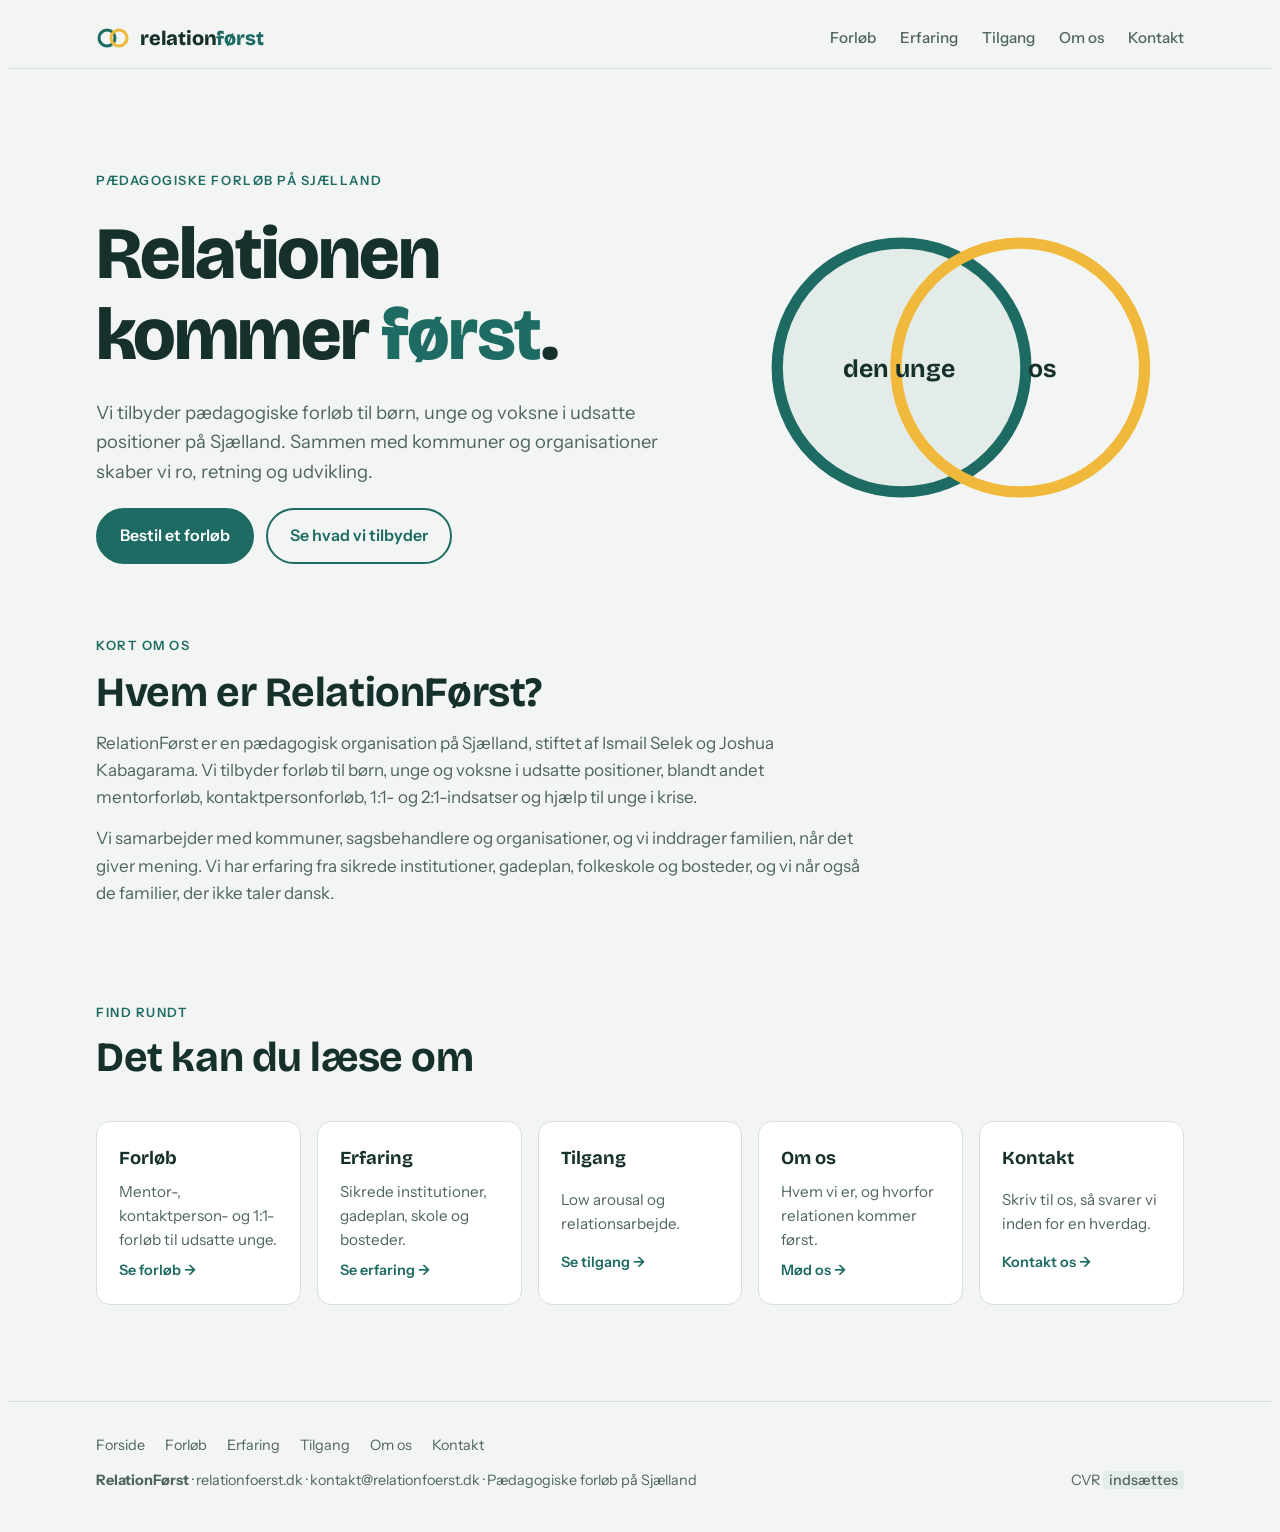
==== commit e43ac0ac: "Fjern spørgsmål og svar; flet indholdet ind i sidernes tekst Co-Authored-By: Claude Opus 5.5 <norepl" ====
--- a/index.html
+++ b/index.html
@@ -73,78 +73,6 @@
   "url": "https://www.relationfoerst.dk/"
 }
 </script>
-<script type="application/ld+json">
-{
-  "@context": "https://schema.org",
-  "@type": "FAQPage",
-  "mainEntity": [
-    {
-      "@type": "Question",
-      "name": "Hvad er RelationFørst?",
-      "acceptedAnswer": {
-        "@type": "Answer",
-        "text": "RelationFørst er en pædagogisk organisation på Sjælland, stiftet af Ismail Selek og Joshua Kabagarama. Vi tilbyder forløb til børn, unge og voksne i udsatte positioner og samarbejder med kommuner og organisationer."
-      }
-    },
-    {
-      "@type": "Question",
-      "name": "Hvilke forløb tilbyder I?",
-      "acceptedAnswer": {
-        "@type": "Answer",
-        "text": "Forløb med udsatte unge, mentorforløb, kontaktpersonforløb, 1:1- og 2:1-indsatser og soloprojekter, hjælp til unge i krise og støtte til børn og unge med ADHD."
-      }
-    },
-    {
-      "@type": "Question",
-      "name": "Hvem samarbejder I med?",
-      "acceptedAnswer": {
-        "@type": "Answer",
-        "text": "Vi samarbejder med kommuner, sagsbehandlere og organisationer, og vi inddrager familien, når det giver mening."
-      }
-    },
-    {
-      "@type": "Question",
-      "name": "Hvilket område dækker I?",
-      "acceptedAnswer": {
-        "@type": "Answer",
-        "text": "Vi arbejder på hele Sjælland."
-      }
-    },
-    {
-      "@type": "Question",
-      "name": "Hvordan arbejder I?",
-      "acceptedAnswer": {
-        "@type": "Answer",
-        "text": "Vi arbejder med low arousal og relationsarbejde. Vi møder den unge der, hvor de er, og bygger tillid, før vi stiller krav."
-      }
-    },
-    {
-      "@type": "Question",
-      "name": "Kan I hjælpe familier, der ikke taler dansk?",
-      "acceptedAnswer": {
-        "@type": "Answer",
-        "text": "Ja. Vi har erfaring med borgere og familier, der ikke taler dansk, og kan nå dem, som sproget ellers holder ude."
-      }
-    },
-    {
-      "@type": "Question",
-      "name": "Tilbyder I også vikarer?",
-      "acceptedAnswer": {
-        "@type": "Answer",
-        "text": "Ja, vi løser vikaropgaver efter aftale. Vores hovedfokus er forløb."
-      }
-    },
-    {
-      "@type": "Question",
-      "name": "Hvordan kontakter jeg RelationFørst?",
-      "acceptedAnswer": {
-        "@type": "Answer",
-        "text": "Skriv via kontaktformularen på relationfoerst.dk/kontakt eller send en mail til kontakt@relationfoerst.dk. Vi svarer inden for en hverdag."
-      }
-    }
-  ]
-}
-</script>
 <link rel="preconnect" href="https://fonts.googleapis.com">
 <link rel="preconnect" href="https://fonts.gstatic.com" crossorigin>
 <link rel="stylesheet" href="https://fonts.googleapis.com/css2?family=Bricolage+Grotesque:opsz,wght@12..96,500;12..96,700;12..96,800&family=Instrument+Sans:wght@400;500;600&display=swap">
@@ -196,8 +124,8 @@
     <div class="wrap facts">
       <span class="eyebrow">Kort om os</span>
       <h2>Hvem er RelationFørst?</h2>
-      <p>RelationFørst er en pædagogisk organisation på Sjælland. Vi tilbyder forløb til børn, unge og voksne i udsatte positioner, blandt andet mentorforløb, kontaktpersonforløb, 1:1- og 2:1-indsatser og hjælp til unge i krise.</p>
-      <p>Vi samarbejder med kommuner og organisationer. Vi har erfaring fra sikrede institutioner, gadeplan, folkeskole og bosteder, og vi arbejder med low arousal og relationsarbejde. RelationFørst er stiftet af Ismail Selek og Joshua Kabagarama.</p>
+      <p>RelationFørst er en pædagogisk organisation på Sjælland, stiftet af Ismail Selek og Joshua Kabagarama. Vi tilbyder forløb til børn, unge og voksne i udsatte positioner, blandt andet mentorforløb, kontaktpersonforløb, 1:1- og 2:1-indsatser og hjælp til unge i krise.</p>
+      <p>Vi samarbejder med kommuner, sagsbehandlere og organisationer, og vi inddrager familien, når det giver mening. Vi har erfaring fra sikrede institutioner, gadeplan, folkeskole og bosteder, og vi når også de familier, der ikke taler dansk.</p>
     </div>
   </section>
 
@@ -213,25 +141,6 @@
         <a href="/tilgang/"><strong>Tilgang</strong><span>Low arousal og relationsarbejde.</span><em>Se tilgang →</em></a>
         <a href="/om-os/"><strong>Om os</strong><span>Hvem vi er, og hvorfor relationen kommer først.</span><em>Mød os →</em></a>
         <a href="/kontakt/"><strong>Kontakt</strong><span>Skriv til os, så svarer vi inden for en hverdag.</span><em>Kontakt os →</em></a>
-      </div>
-    </div>
-  </section>
-
-  <section id="faq" style="padding-top:0">
-    <div class="wrap">
-      <div class="sec-head">
-        <span class="eyebrow">Spørgsmål og svar</span>
-        <h2>Ofte stillede spørgsmål</h2>
-      </div>
-      <div class="faq">
-        <details><summary>Hvad er RelationFørst?</summary><p>RelationFørst er en pædagogisk organisation på Sjælland, stiftet af Ismail Selek og Joshua Kabagarama. Vi tilbyder forløb til børn, unge og voksne i udsatte positioner og samarbejder med kommuner og organisationer.</p></details>
-        <details><summary>Hvilke forløb tilbyder I?</summary><p>Forløb med udsatte unge, mentorforløb, kontaktpersonforløb, 1:1- og 2:1-indsatser og soloprojekter, hjælp til unge i krise og støtte til børn og unge med ADHD.</p></details>
-        <details><summary>Hvem samarbejder I med?</summary><p>Vi samarbejder med kommuner, sagsbehandlere og organisationer, og vi inddrager familien, når det giver mening.</p></details>
-        <details><summary>Hvilket område dækker I?</summary><p>Vi arbejder på hele Sjælland.</p></details>
-        <details><summary>Hvordan arbejder I?</summary><p>Vi arbejder med low arousal og relationsarbejde. Vi møder den unge der, hvor de er, og bygger tillid, før vi stiller krav.</p></details>
-        <details><summary>Kan I hjælpe familier, der ikke taler dansk?</summary><p>Ja. Vi har erfaring med borgere og familier, der ikke taler dansk, og kan nå dem, som sproget ellers holder ude.</p></details>
-        <details><summary>Tilbyder I også vikarer?</summary><p>Ja, vi løser vikaropgaver efter aftale. Vores hovedfokus er forløb.</p></details>
-        <details><summary>Hvordan kontakter jeg RelationFørst?</summary><p>Skriv via kontaktformularen på relationfoerst.dk/kontakt eller send en mail til kontakt@relationfoerst.dk. Vi svarer inden for en hverdag.</p></details>
       </div>
     </div>
   </section>
--- a/styles.css
+++ b/styles.css
@@ -143,10 +143,6 @@
 .facts{display:grid;gap:14px}
 .facts p{max-width:70ch}
 .facts p{color:var(--muted)}
-.faq{display:grid;gap:10px;max-width:820px}
-.faq details{background:var(--surface);border:1px solid var(--line);border-radius:12px;padding:16px 20px}
-.faq summary{cursor:pointer;font-weight:600;font-family:var(--display);font-size:1.05rem}
-.faq details p{margin-top:10px;color:var(--muted)}
 .foot-nav{display:flex;flex-wrap:wrap;gap:8px 20px;list-style:none;margin:0;padding:0}
 .foot-nav a{text-decoration:none}
 .foot-nav a:hover{text-decoration:underline}
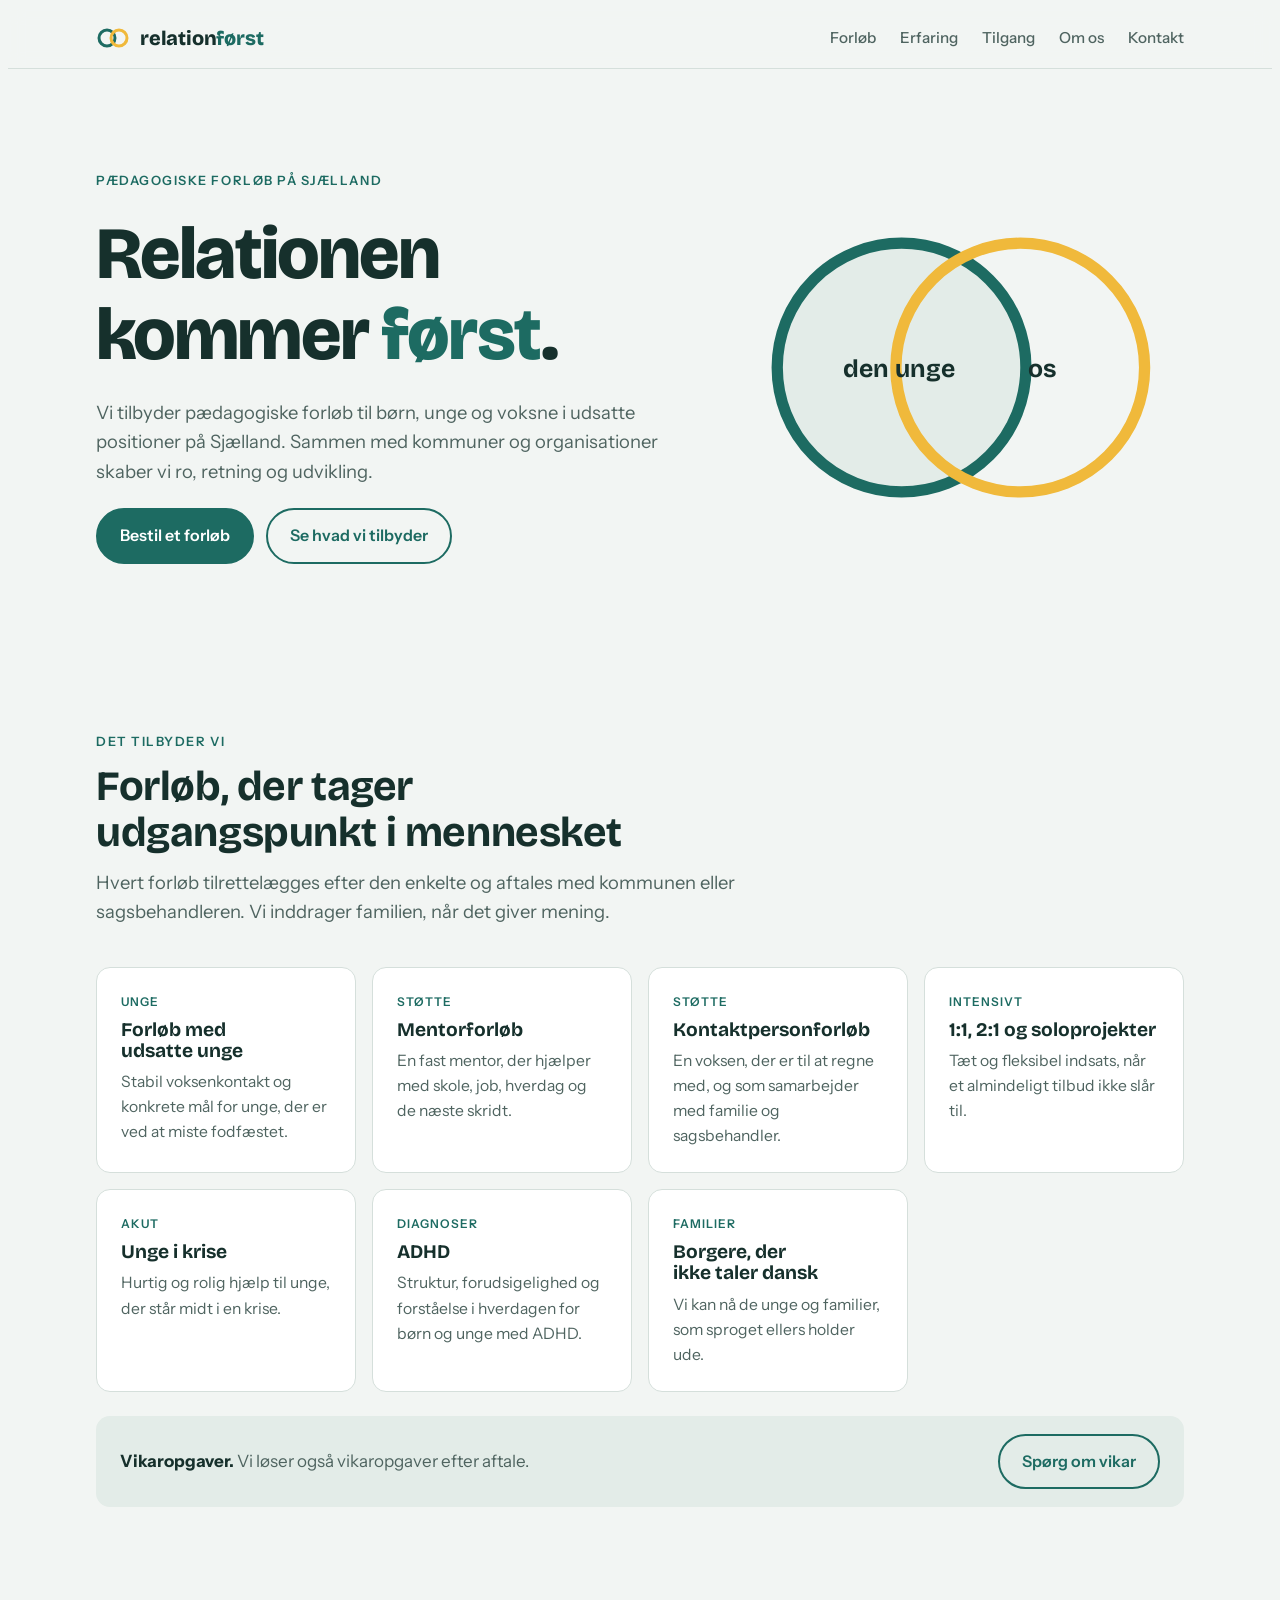
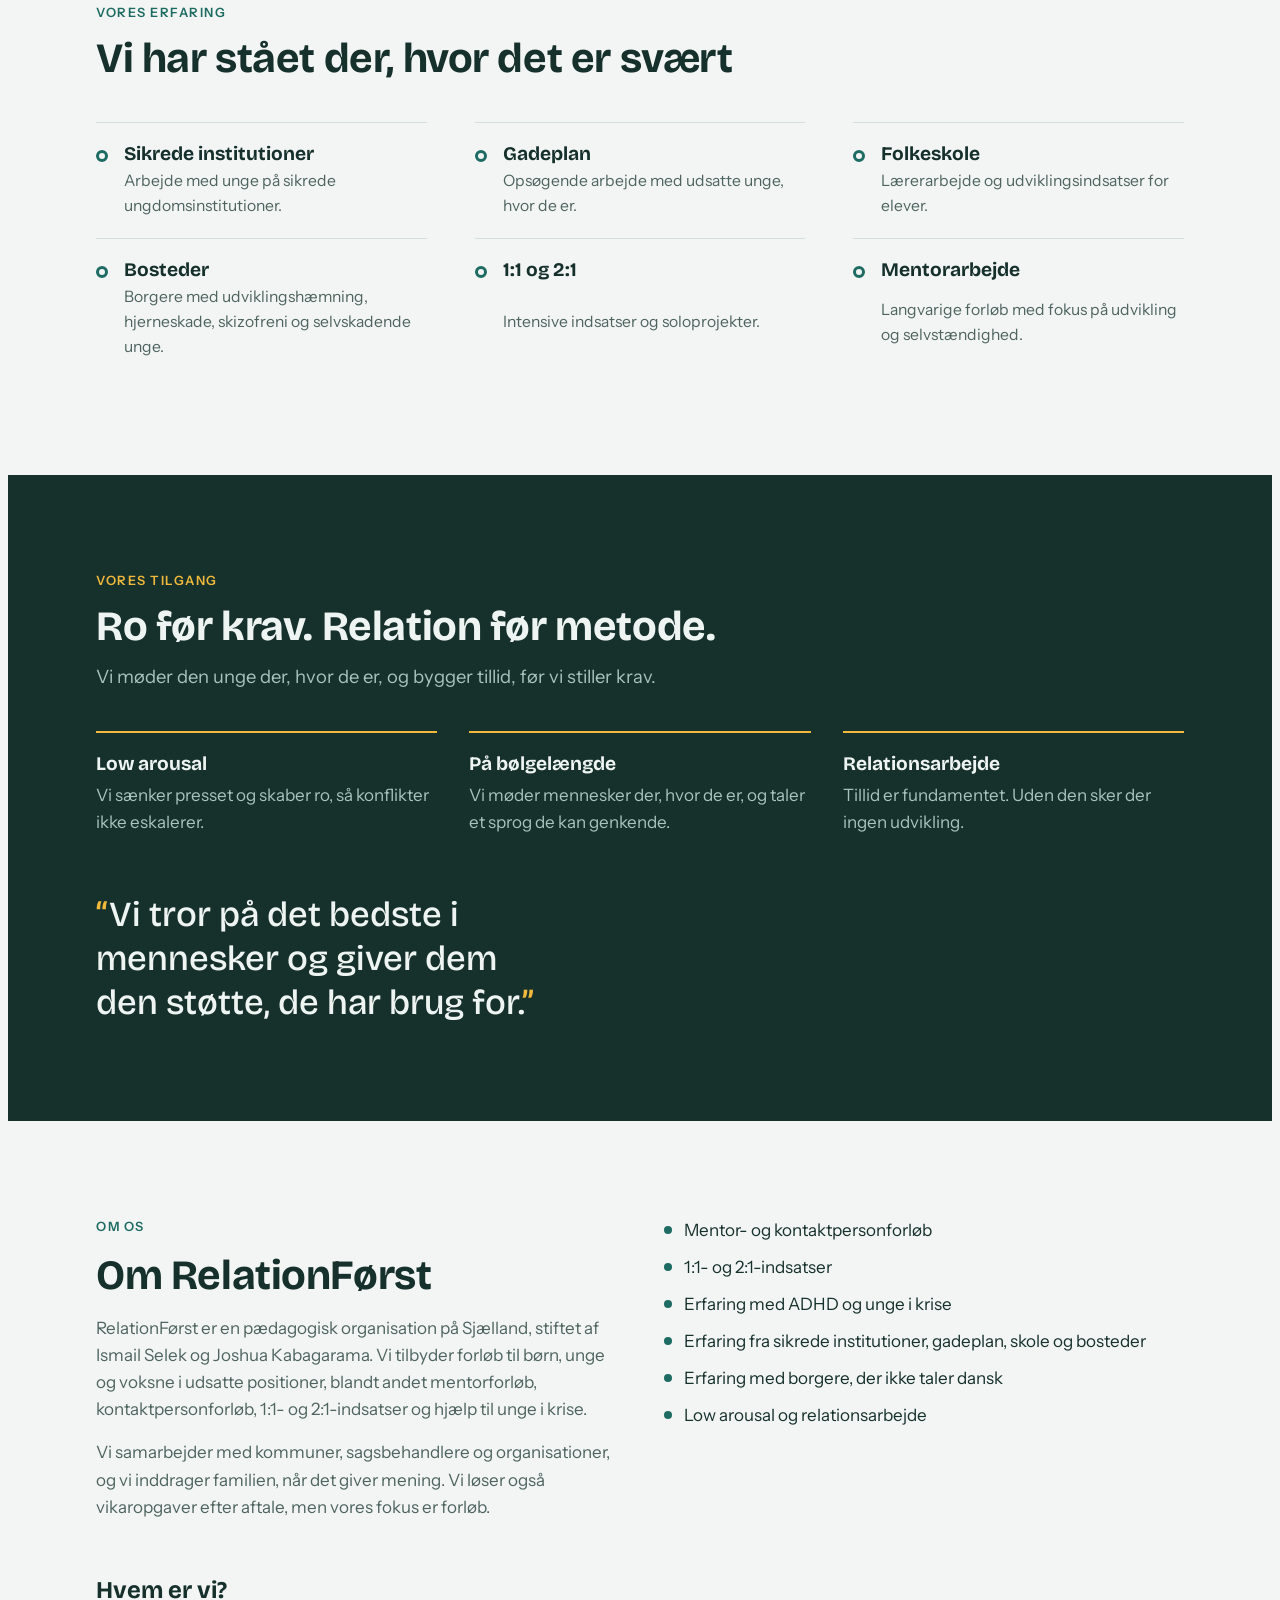
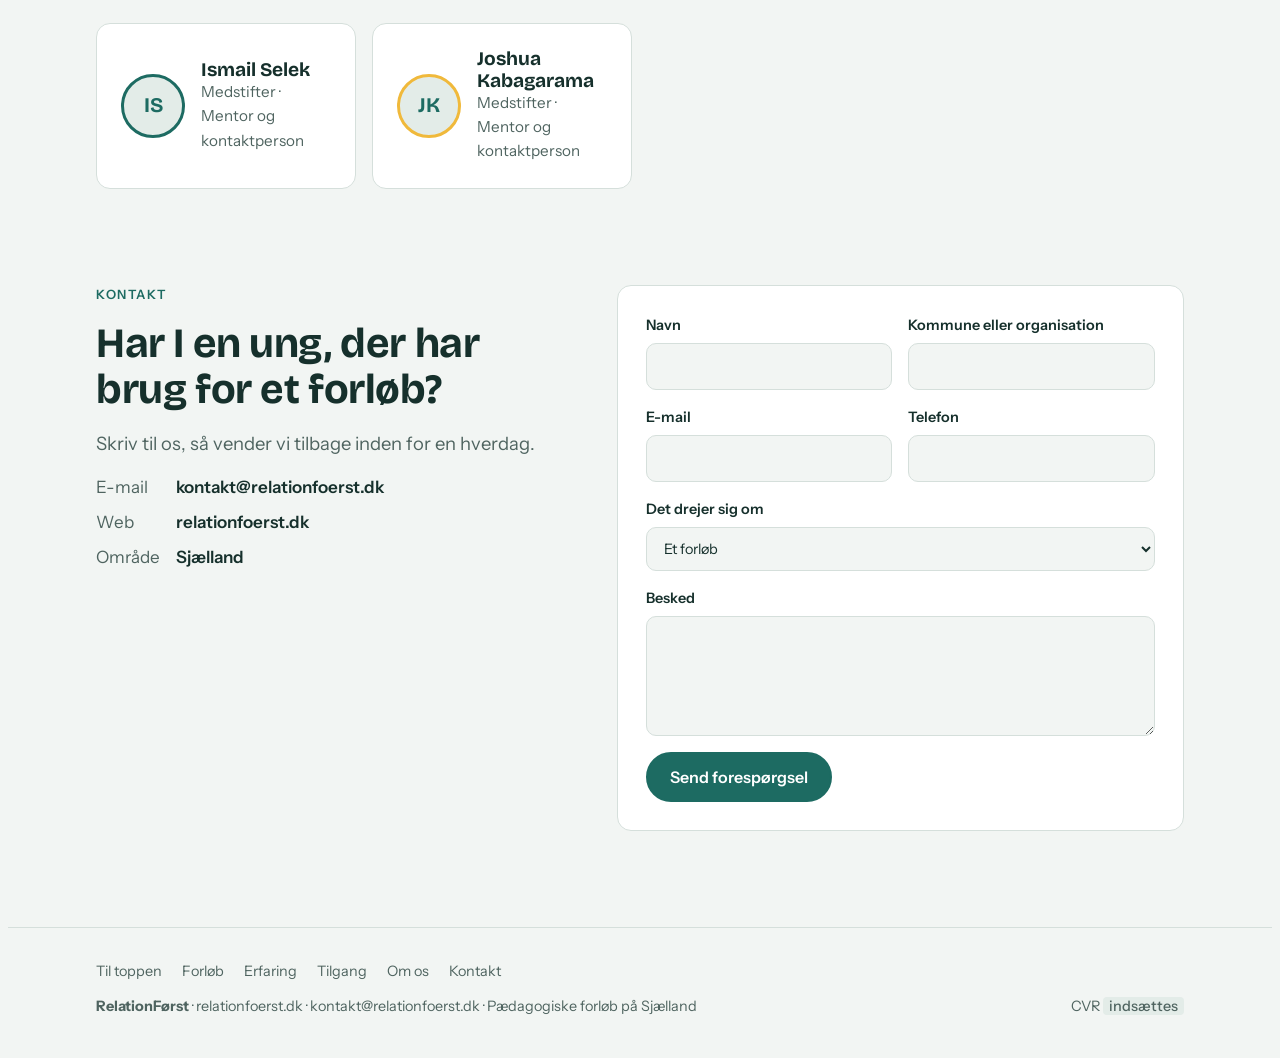
==== commit 7d6833cb: "Saml alt på én lang side med menu-ankre Undersiderne er samlet på forsiden i stil med en one-pager. " ====
--- a/index.html
+++ b/index.html
@@ -87,11 +87,11 @@
       <span>relation<b>først</b></span>
     </a>
     <nav aria-label="Hovedmenu"><ul>
-      <li><a href="/forloeb/">Forløb</a></li>
-      <li><a href="/erfaring/">Erfaring</a></li>
-      <li><a href="/tilgang/">Tilgang</a></li>
-      <li><a href="/om-os/">Om os</a></li>
-      <li><a href="/kontakt/">Kontakt</a></li>
+      <li><a href="#forloeb">Forløb</a></li>
+      <li><a href="#erfaring">Erfaring</a></li>
+      <li><a href="#tilgang">Tilgang</a></li>
+      <li><a href="#om-os">Om os</a></li>
+      <li><a href="#kontakt">Kontakt</a></li>
     </ul></nav>
   </div>
 </header>
@@ -104,8 +104,8 @@
         <h1>Relationen kommer <em>først</em>.</h1>
         <p class="lead">Vi tilbyder pædagogiske forløb til børn, unge og voksne i udsatte positioner på Sjælland. Sammen med kommuner og organisationer skaber vi ro, retning og udvikling.</p>
         <div class="cta">
-          <a class="btn primary" href="/kontakt/">Bestil et forløb</a>
-          <a class="btn ghost" href="/forloeb/">Se hvad vi tilbyder</a>
+          <a class="btn primary" href="#kontakt">Bestil et forløb</a>
+          <a class="btn ghost" href="#forloeb">Se hvad vi tilbyder</a>
         </div>
       </div>
       <div class="hero-art" aria-hidden="true">
@@ -120,28 +120,123 @@
     </div>
   </section>
 
-  <section style="padding-top:0">
-    <div class="wrap facts">
-      <span class="eyebrow">Kort om os</span>
-      <h2>Hvem er RelationFørst?</h2>
-      <p>RelationFørst er en pædagogisk organisation på Sjælland, stiftet af Ismail Selek og Joshua Kabagarama. Vi tilbyder forløb til børn, unge og voksne i udsatte positioner, blandt andet mentorforløb, kontaktpersonforløb, 1:1- og 2:1-indsatser og hjælp til unge i krise.</p>
-      <p>Vi samarbejder med kommuner, sagsbehandlere og organisationer, og vi inddrager familien, når det giver mening. Vi har erfaring fra sikrede institutioner, gadeplan, folkeskole og bosteder, og vi når også de familier, der ikke taler dansk.</p>
-    </div>
-  </section>
-
-  <section style="padding-top:0">
+<section id="forloeb">
     <div class="wrap">
       <div class="sec-head">
-        <span class="eyebrow">Find rundt</span>
-        <h2>Det kan du læse om</h2>
-      </div>
-      <div class="overview">
-        <a href="/forloeb/"><strong>Forløb</strong><span>Mentor-, kontaktperson- og 1:1-forløb til udsatte unge.</span><em>Se forløb →</em></a>
-        <a href="/erfaring/"><strong>Erfaring</strong><span>Sikrede institutioner, gadeplan, skole og bosteder.</span><em>Se erfaring →</em></a>
-        <a href="/tilgang/"><strong>Tilgang</strong><span>Low arousal og relationsarbejde.</span><em>Se tilgang →</em></a>
-        <a href="/om-os/"><strong>Om os</strong><span>Hvem vi er, og hvorfor relationen kommer først.</span><em>Mød os →</em></a>
-        <a href="/kontakt/"><strong>Kontakt</strong><span>Skriv til os, så svarer vi inden for en hverdag.</span><em>Kontakt os →</em></a>
-      </div>
+        <span class="eyebrow">Det tilbyder vi</span>
+        <h2>Forløb, der tager udgangspunkt i mennesket</h2>
+        <p class="lead">Hvert forløb tilrettelægges efter den enkelte og aftales med kommunen eller sagsbehandleren. Vi inddrager familien, når det giver mening.</p>
+      </div>
+      <div class="cards">
+        <article class="card"><span class="tag">Unge</span><h3>Forløb med udsatte unge</h3><p>Stabil voksenkontakt og konkrete mål for unge, der er ved at miste fodfæstet.</p></article>
+        <article class="card"><span class="tag">Støtte</span><h3>Mentorforløb</h3><p>En fast mentor, der hjælper med skole, job, hverdag og de næste skridt.</p></article>
+        <article class="card"><span class="tag">Støtte</span><h3>Kontaktpersonforløb</h3><p>En voksen, der er til at regne med, og som samarbejder med familie og sagsbehandler.</p></article>
+        <article class="card"><span class="tag">Intensivt</span><h3>1:1, 2:1 og soloprojekter</h3><p>Tæt og fleksibel indsats, når et almindeligt tilbud ikke slår til.</p></article>
+        <article class="card"><span class="tag">Akut</span><h3>Unge i krise</h3><p>Hurtig og rolig hjælp til unge, der står midt i en krise.</p></article>
+        <article class="card"><span class="tag">Diagnoser</span><h3>ADHD</h3><p>Struktur, forudsigelighed og forståelse i hverdagen for børn og unge med ADHD.</p></article>
+        <article class="card"><span class="tag">Familier</span><h3>Borgere, der ikke taler dansk</h3><p>Vi kan nå de unge og familier, som sproget ellers holder ude.</p></article>
+      </div>
+      <div class="vikar">
+        <p><strong>Vikaropgaver.</strong> Vi løser også vikaropgaver efter aftale.</p>
+        <a class="btn ghost" href="#kontakt">Spørg om vikar</a>
+      </div>
+    </div>
+  </section>
+
+<section id="erfaring" style="padding-top:0">
+    <div class="wrap">
+      <div class="sec-head">
+        <span class="eyebrow">Vores erfaring</span>
+        <h2>Vi har stået der, hvor det er svært</h2>
+      </div>
+      <div class="exp">
+        <div class="exp-item"><span class="dot"></span><h3>Sikrede institutioner</h3><p>Arbejde med unge på sikrede ungdomsinstitutioner.</p></div>
+        <div class="exp-item"><span class="dot"></span><h3>Gadeplan</h3><p>Opsøgende arbejde med udsatte unge, hvor de er.</p></div>
+        <div class="exp-item"><span class="dot"></span><h3>Folkeskole</h3><p>Lærerarbejde og udviklingsindsatser for elever.</p></div>
+        <div class="exp-item"><span class="dot"></span><h3>Bosteder</h3><p>Borgere med udviklingshæmning, hjerneskade, skizofreni og selvskadende unge.</p></div>
+        <div class="exp-item"><span class="dot"></span><h3>1:1 og 2:1</h3><p>Intensive indsatser og soloprojekter.</p></div>
+        <div class="exp-item"><span class="dot"></span><h3>Mentorarbejde</h3><p>Langvarige forløb med fokus på udvikling og selvstændighed.</p></div>
+      </div>
+    </div>
+  </section>
+
+<section id="tilgang" class="band">
+    <div class="wrap">
+      <div class="sec-head">
+        <span class="eyebrow">Vores tilgang</span>
+        <h2>Ro før krav. Relation før metode.</h2>
+        <p class="lead">Vi møder den unge der, hvor de er, og bygger tillid, før vi stiller krav.</p>
+      </div>
+      <div class="approach">
+        <div><h3>Low arousal</h3><p>Vi sænker presset og skaber ro, så konflikter ikke eskalerer.</p></div>
+        <div><h3>På bølgelængde</h3><p>Vi møder mennesker der, hvor de er, og taler et sprog de kan genkende.</p></div>
+        <div><h3>Relationsarbejde</h3><p>Tillid er fundamentet. Uden den sker der ingen udvikling.</p></div>
+      </div>
+      <blockquote>Vi tror på det bedste i mennesker og giver dem den støtte, de har brug for.</blockquote>
+    </div>
+  </section>
+
+<section id="om-os">
+    <div class="wrap about">
+      <div class="about-text">
+        <span class="eyebrow">Om os</span>
+        <h2>Om RelationFørst</h2>
+        <p>RelationFørst er en pædagogisk organisation på Sjælland, stiftet af Ismail Selek og Joshua Kabagarama. Vi tilbyder forløb til børn, unge og voksne i udsatte positioner, blandt andet mentorforløb, kontaktpersonforløb, 1:1- og 2:1-indsatser og hjælp til unge i krise.</p>
+        <p>Vi samarbejder med kommuner, sagsbehandlere og organisationer, og vi inddrager familien, når det giver mening. Vi løser også vikaropgaver efter aftale, men vores fokus er forløb.</p>
+      </div>
+      <ul>
+        <li>Mentor- og kontaktpersonforløb</li>
+        <li>1:1- og 2:1-indsatser</li>
+        <li>Erfaring med ADHD og unge i krise</li>
+        <li>Erfaring fra sikrede institutioner, gadeplan, skole og bosteder</li>
+        <li>Erfaring med borgere, der ikke taler dansk</li>
+        <li>Low arousal og relationsarbejde</li>
+      </ul>
+    </div>
+    <div class="wrap team">
+      <h3 style="font-size:1.5rem">Hvem er vi?</h3>
+      <div class="team-grid">
+        <div class="person"><span class="avatar" aria-hidden="true">IS</span><div><h3>Ismail Selek</h3><p>Medstifter · Mentor og kontaktperson</p></div></div>
+        <div class="person"><span class="avatar" aria-hidden="true">JK</span><div><h3>Joshua Kabagarama</h3><p>Medstifter · Mentor og kontaktperson</p></div></div>
+      </div>
+    </div>
+  </section>
+
+<section id="kontakt" style="padding-top:0">
+    <div class="wrap contact">
+      <div class="contact-info">
+        <span class="eyebrow">Kontakt</span>
+        <h2>Har I en ung, der har brug for et forløb?</h2>
+        <p class="lead">Skriv til os, så vender vi tilbage inden for en hverdag.</p>
+        <dl>
+          <dt>E-mail</dt><dd>kontakt@relationfoerst.dk</dd>
+          <dt>Web</dt><dd>relationfoerst.dk</dd>
+          <dt>Område</dt><dd>Sjælland</dd>
+        </dl>
+      </div>
+      <form id="kontaktform">
+        <input type="text" name="_honey" tabindex="-1" autocomplete="off" aria-hidden="true" style="position:absolute;left:-9999px">
+        <div class="row">
+          <label for="navn">Navn<input id="navn" name="navn" autocomplete="name" required></label>
+          <label for="org">Kommune eller organisation<input id="org" name="org" autocomplete="organization"></label>
+        </div>
+        <div class="row">
+          <label for="mail">E-mail<input id="mail" name="email" type="email" autocomplete="email" required></label>
+          <label for="tlf">Telefon<input id="tlf" name="tlf" type="tel" autocomplete="tel"></label>
+        </div>
+        <label for="emne">Det drejer sig om
+          <select id="emne" name="emne">
+            <option>Et forløb</option>
+            <option>Mentor eller kontaktperson</option>
+            <option>Akut hjælp</option>
+            <option>Vikaropgave</option>
+            <option>Andet</option>
+          </select>
+        </label>
+        <label for="besked">Besked<textarea id="besked" name="besked" required></textarea></label>
+        <button class="btn primary" id="sendknap" type="submit" style="justify-self:start">Send forespørgsel</button>
+        <p class="sent" id="sent" hidden role="status"></p>
+      </form>
     </div>
   </section>
 </main>
@@ -149,12 +244,12 @@
 <footer>
   <div class="wrap">
     <nav aria-label="Sidefod"><ul class="foot-nav">
-        <li><a href="/">Forside</a></li>
-        <li><a href="/forloeb/">Forløb</a></li>
-        <li><a href="/erfaring/">Erfaring</a></li>
-        <li><a href="/tilgang/">Tilgang</a></li>
-        <li><a href="/om-os/">Om os</a></li>
-        <li><a href="/kontakt/">Kontakt</a></li>
+        <li><a href="#top">Til toppen</a></li>
+        <li><a href="#forloeb">Forløb</a></li>
+        <li><a href="#erfaring">Erfaring</a></li>
+        <li><a href="#tilgang">Tilgang</a></li>
+        <li><a href="#om-os">Om os</a></li>
+        <li><a href="#kontakt">Kontakt</a></li>
     </ul></nav>
     <div class="foot-row">
       <span><strong>RelationFørst</strong> · relationfoerst.dk · kontakt@relationfoerst.dk · Pædagogiske forløb på Sjælland</span>
@@ -162,6 +257,36 @@
     </div>
   </div>
 </footer>
-
+<script>
+(function(){
+  var form = document.getElementById('kontaktform');
+  var knap = document.getElementById('sendknap');
+  var status = document.getElementById('sent');
+  form.addEventListener('submit', function(e){
+    e.preventDefault();
+    if (form._honey.value) return;
+    var data = {};
+    new FormData(form).forEach(function(v, k){ if (k !== '_honey') data[k] = v; });
+    data._subject = 'Ny henvendelse fra relationfoerst.dk: ' + (data.emne || '');
+    data._template = 'table';
+    data._replyto = data.email;
+    knap.disabled = true; knap.textContent = 'Sender…';
+    fetch('https://formsubmit.co/ajax/kontakt@relationfoerst.dk', {
+      method: 'POST',
+      headers: {'Content-Type': 'application/json', 'Accept': 'application/json'},
+      body: JSON.stringify(data)
+    }).then(function(r){ return r.json(); }).then(function(res){
+      if (res.success === 'true' || res.success === true) {
+        form.reset();
+        status.textContent = 'Tak for din henvendelse. Vi vender tilbage inden for en hverdag.';
+      } else { throw new Error(res.message || 'fejl'); }
+    }).catch(function(){
+      status.textContent = 'Beskeden kunne ikke sendes. Skriv i stedet til kontakt@relationfoerst.dk.';
+    }).finally(function(){
+      status.hidden = false; knap.disabled = false; knap.textContent = 'Send forespørgsel';
+    });
+  });
+})();
+</script>
 </body>
 </html>
--- a/styles.css
+++ b/styles.css
@@ -148,3 +148,4 @@
 .foot-nav a:hover{text-decoration:underline}
 footer .wrap{flex-direction:column;align-items:flex-start}
 .foot-row{display:flex;flex-wrap:wrap;gap:12px 32px;justify-content:space-between;width:100%}
+section[id]{scroll-margin-top:84px}
